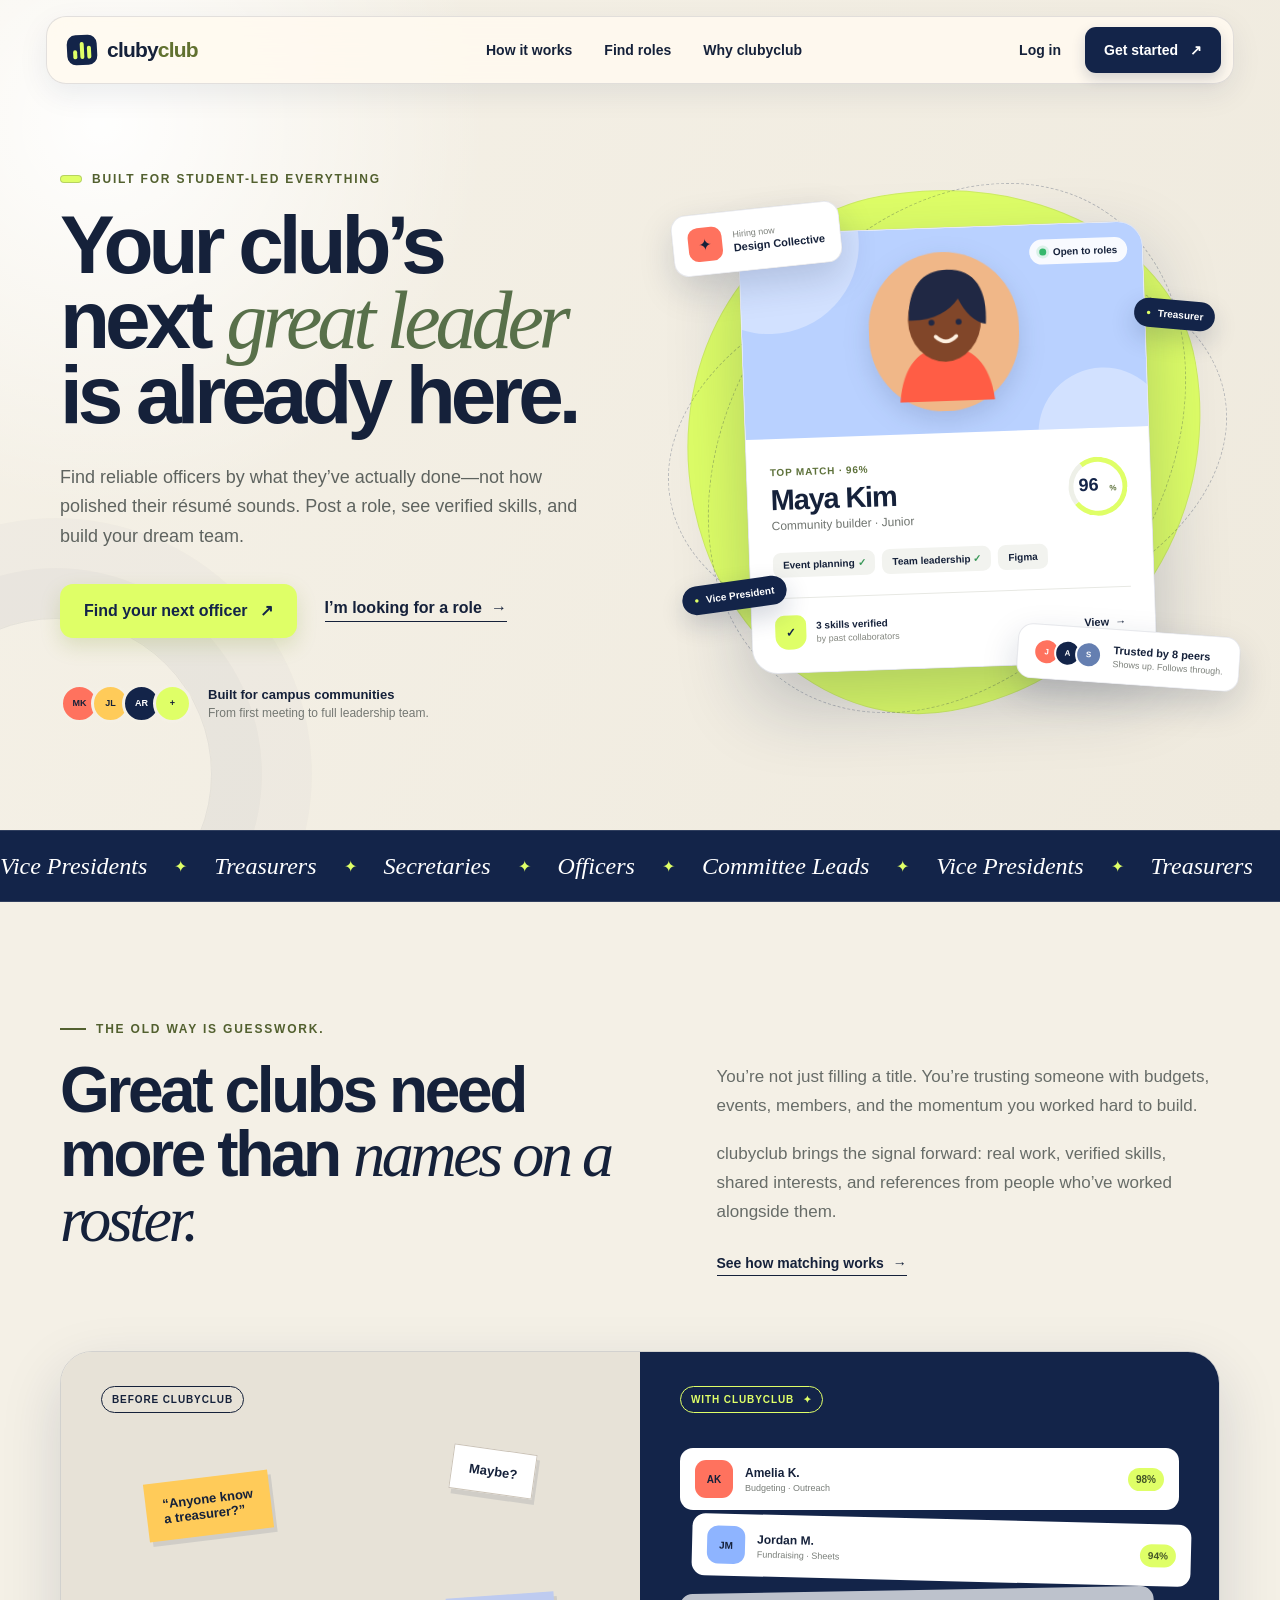
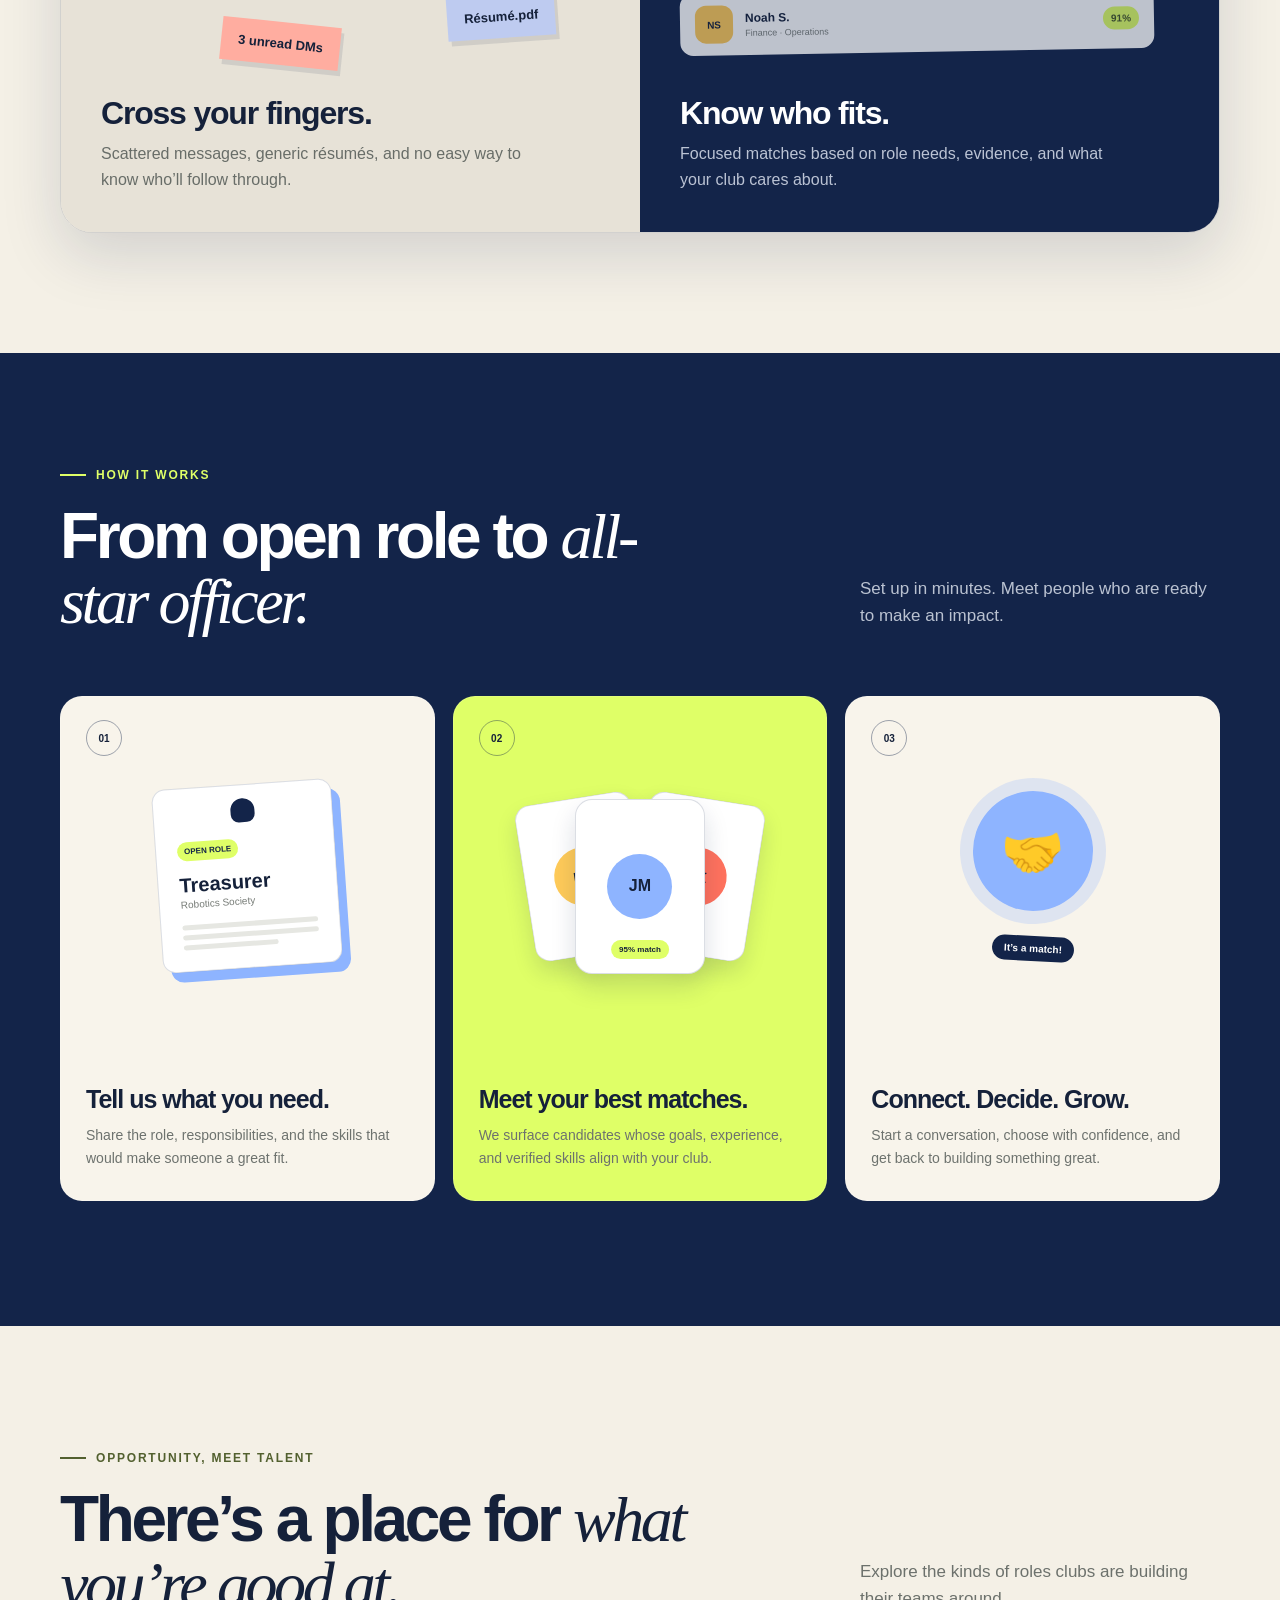
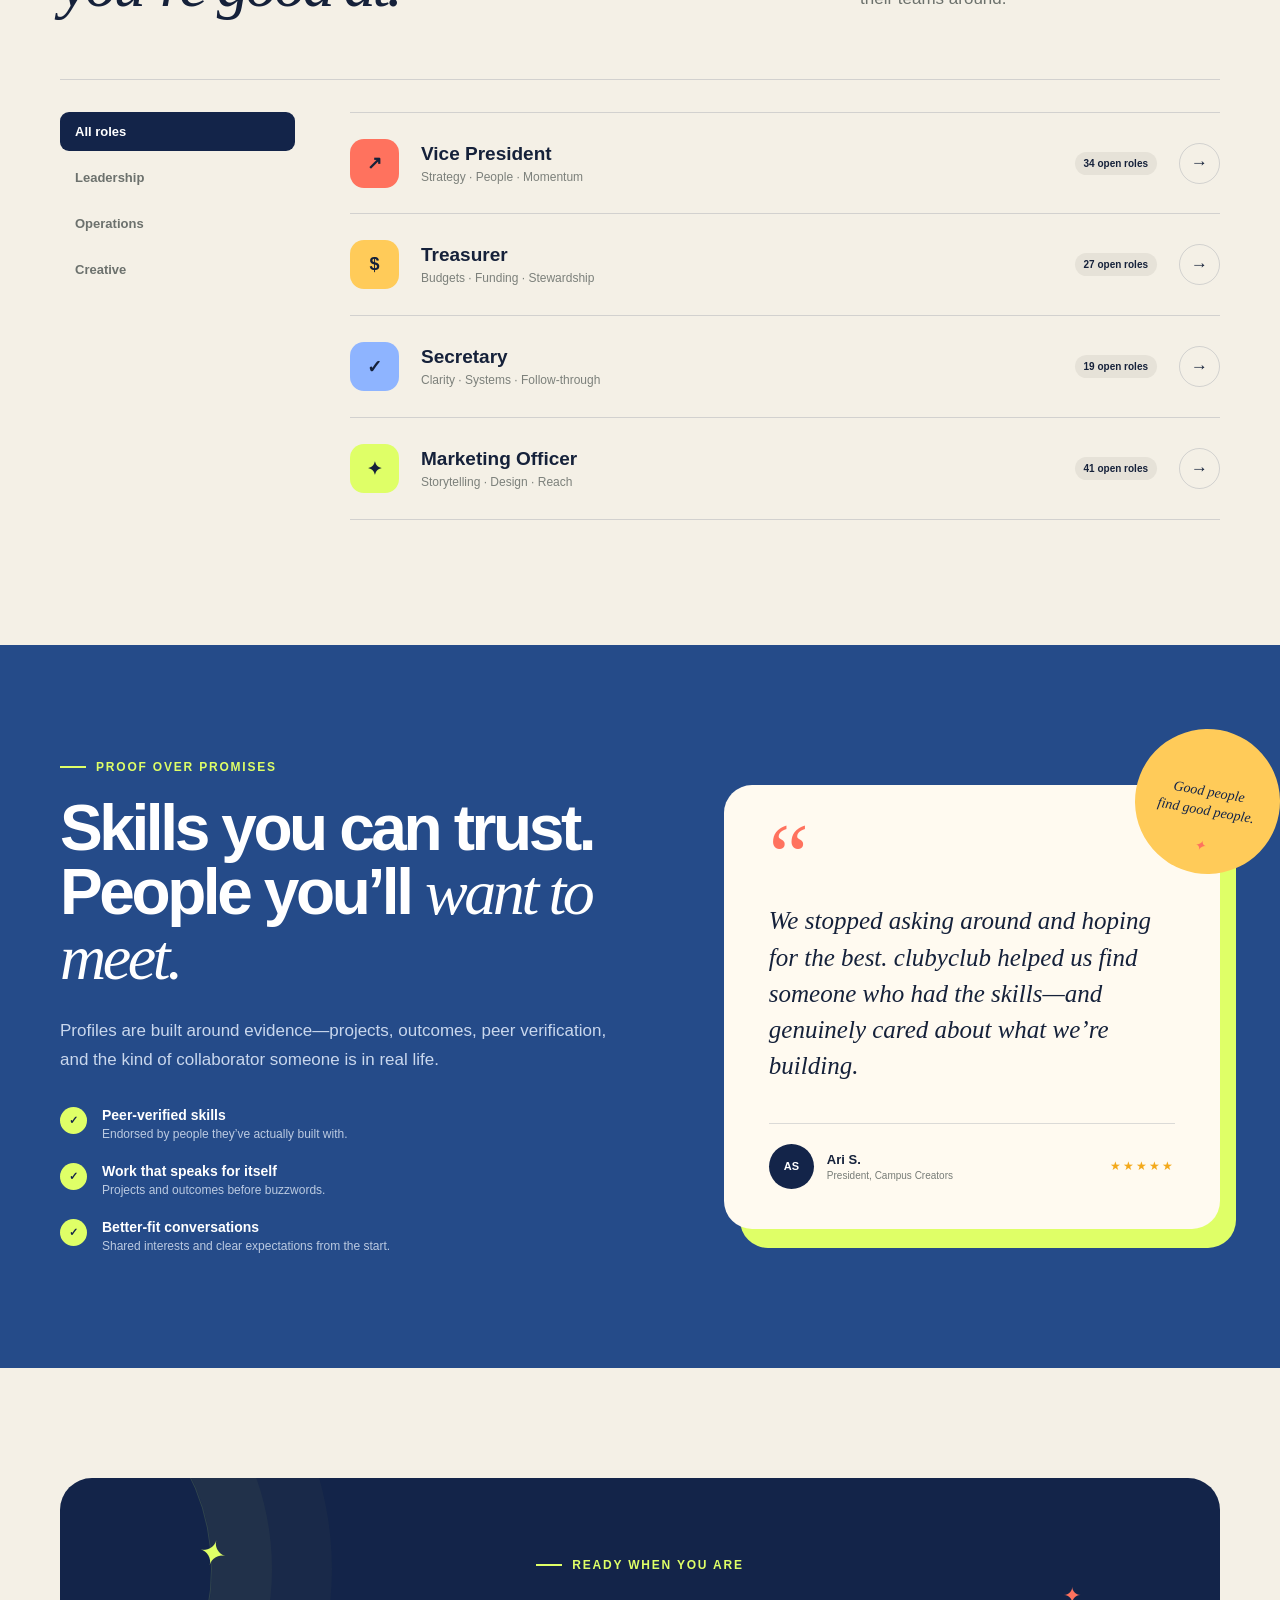
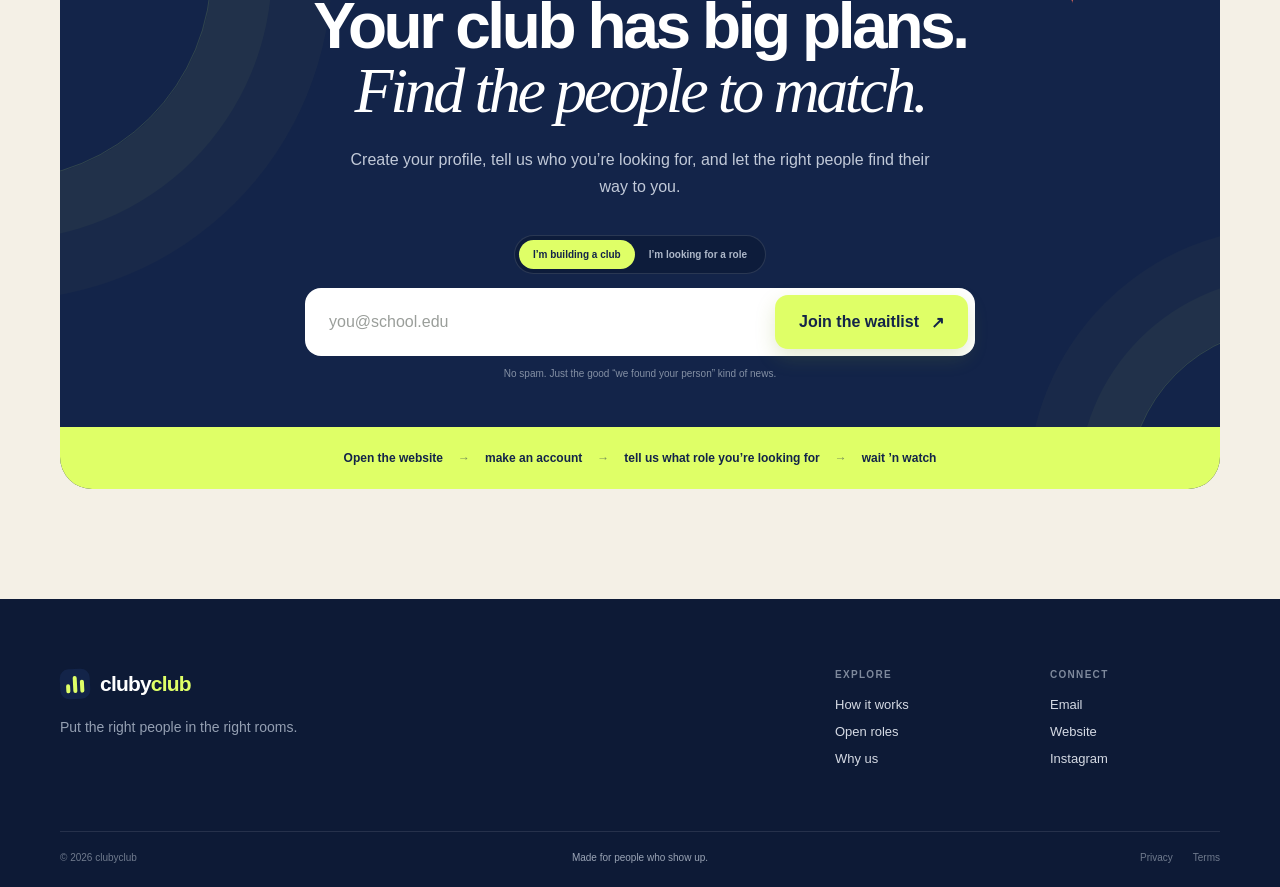
==== index.html @ c37ef4b6 "Add files via upload" ====
<!DOCTYPE html>
<html lang="en">
  <head>
    <meta charset="UTF-8" />
    <meta name="viewport" content="width=device-width, initial-scale=1.0" />
    <meta
      name="description"
      content="clubyclub helps student organizations find verified, dependable officers and helps students discover leadership roles where they can make an impact."
    />
    <meta name="theme-color" content="#132449" />
    <title>clubyclub — Find the people who move clubs forward</title>
    <link rel="icon" href="favicon.svg" type="image/svg+xml" />
    <link rel="stylesheet" href="styles.css" />
  </head>
  <body>
    <a class="skip-link" href="#main">Skip to content</a>

    <header class="site-header" data-header>
      <a class="brand" href="#top" aria-label="clubyclub home">
        <span class="brand-mark" aria-hidden="true">
          <span></span><span></span><span></span>
        </span>
        <span>cluby<span>club</span></span>
      </a>

      <nav class="desktop-nav" aria-label="Main navigation">
        <a href="#how">How it works</a>
        <a href="#roles">Find roles</a>
        <a href="#trust">Why clubyclub</a>
      </nav>

      <div class="header-actions">
        <a class="login-link" href="#join">Log in</a>
        <a class="button button-small button-dark" href="#join">Get started <span>↗</span></a>
      </div>

      <button class="menu-toggle" type="button" aria-label="Open menu" aria-expanded="false" data-menu-toggle>
        <span></span><span></span>
      </button>

      <div class="mobile-menu" data-mobile-menu>
        <a href="#how">How it works</a>
        <a href="#roles">Find roles</a>
        <a href="#trust">Why clubyclub</a>
        <a href="#join">Log in</a>
        <a class="button button-dark" href="#join">Get started <span>↗</span></a>
      </div>
    </header>

    <main id="main">
      <section class="hero" id="top">
        <div class="hero-copy reveal">
          <div class="eyebrow"><span></span> Built for student-led everything</div>
          <h1>Your club’s next <em>great leader</em> is already here.</h1>
          <p class="hero-lede">
            Find reliable officers by what they’ve actually done—not how polished their résumé sounds. Post a role, see verified skills, and build your dream team.
          </p>

          <div class="hero-actions">
            <a class="button button-primary" href="#join">Find your next officer <span>↗</span></a>
            <a class="text-link" href="#roles">I’m looking for a role <span>→</span></a>
          </div>

          <div class="social-proof" aria-label="Community proof">
            <div class="avatar-stack" aria-hidden="true">
              <span class="avatar avatar-one">MK</span>
              <span class="avatar avatar-two">JL</span>
              <span class="avatar avatar-three">AR</span>
              <span class="avatar avatar-four">+</span>
            </div>
            <p><strong>Built for campus communities</strong><br />From first meeting to full leadership team.</p>
          </div>
        </div>

        <div class="hero-visual reveal" aria-label="Preview of the clubyclub candidate matching experience">
          <div class="orbit orbit-one" aria-hidden="true"></div>
          <div class="orbit orbit-two" aria-hidden="true"></div>

          <div class="mini-card club-card">
            <div class="mini-icon">✦</div>
            <div>
              <small>Hiring now</small>
              <strong>Design Collective</strong>
            </div>
          </div>

          <div class="profile-card">
            <div class="profile-topline">
              <div class="profile-photo" role="img" aria-label="Illustrated profile portrait of Maya">
                <svg viewBox="0 0 160 170" aria-hidden="true">
                  <rect width="160" height="170" rx="80" fill="#f0b788" />
                  <path d="M31 159c4-39 22-58 50-58s47 19 51 58" fill="#ff5d45"/>
                  <ellipse cx="81" cy="72" rx="39" ry="45" fill="#814629"/>
                  <path d="M43 72c0-36 16-53 42-53 31 0 43 24 40 59-12-2-22-13-29-28-10 14-28 23-53 22Z" fill="#202844"/>
                  <circle cx="67" cy="75" r="3.2" fill="#202844"/>
                  <circle cx="96" cy="75" r="3.2" fill="#202844"/>
                  <path d="M71 90c7 7 15 7 22 0" stroke="#fff1e1" stroke-width="4" stroke-linecap="round" fill="none"/>
                </svg>
              </div>
              <span class="availability"><i></i> Open to roles</span>
            </div>
            <div class="profile-body">
              <div class="profile-heading">
                <div>
                  <small>Top match · 96%</small>
                  <h2>Maya Kim</h2>
                  <p>Community builder · Junior</p>
                </div>
                <div class="match-ring"><span>96</span><small>%</small></div>
              </div>
              <div class="skills">
                <span>Event planning <b>✓</b></span>
                <span>Team leadership <b>✓</b></span>
                <span>Figma</span>
              </div>
              <div class="verified-row">
                <span class="shield">✓</span>
                <p><strong>3 skills verified</strong><br />by past collaborators</p>
                <button type="button" aria-label="View Maya's profile" data-profile-cta>View <span>→</span></button>
              </div>
            </div>
          </div>

          <div class="mini-card trust-card">
            <div class="trust-avatars" aria-hidden="true"><span>J</span><span>A</span><span>S</span></div>
            <div><strong>Trusted by 8 peers</strong><small>Shows up. Follows through.</small></div>
          </div>

          <div class="role-chip role-chip-one"><span>●</span> Treasurer</div>
          <div class="role-chip role-chip-two"><span>●</span> Vice President</div>
        </div>
      </section>

      <section class="ticker" aria-label="Popular club leadership roles">
        <div class="ticker-track">
          <span>Vice Presidents</span><i>✦</i><span>Treasurers</span><i>✦</i><span>Secretaries</span><i>✦</i><span>Officers</span><i>✦</i><span>Committee Leads</span><i>✦</i>
          <span aria-hidden="true">Vice Presidents</span><i aria-hidden="true">✦</i><span aria-hidden="true">Treasurers</span><i aria-hidden="true">✦</i><span aria-hidden="true">Secretaries</span><i aria-hidden="true">✦</i><span aria-hidden="true">Officers</span><i aria-hidden="true">✦</i><span aria-hidden="true">Committee Leads</span><i aria-hidden="true">✦</i>
        </div>
      </section>

      <section class="problem-section section-shell" id="trust">
        <div class="section-kicker reveal">The old way is guesswork.</div>
        <div class="problem-grid">
          <div class="problem-copy reveal">
            <h2>Great clubs need more than <span>names on a roster.</span></h2>
          </div>
          <div class="problem-detail reveal">
            <p>
              You’re not just filling a title. You’re trusting someone with budgets, events, members, and the momentum you worked hard to build.
            </p>
            <p>
              clubyclub brings the signal forward: real work, verified skills, shared interests, and references from people who’ve worked alongside them.
            </p>
            <a class="text-link" href="#how">See how matching works <span>→</span></a>
          </div>
        </div>

        <div class="comparison-card reveal">
          <div class="comparison-side old-way">
            <div class="comparison-label">Before clubyclub</div>
            <div class="messy-notes" aria-hidden="true">
              <span>“Anyone know<br />a treasurer?”</span>
              <span>Maybe?</span>
              <span>Résumé.pdf</span>
              <span>3 unread DMs</span>
            </div>
            <h3>Cross your fingers.</h3>
            <p>Scattered messages, generic résumés, and no easy way to know who’ll follow through.</p>
          </div>
          <div class="comparison-side new-way">
            <div class="comparison-label">With clubyclub <span>✦</span></div>
            <div class="match-list" aria-hidden="true">
              <div><span class="tiny-avatar coral">AK</span><p><strong>Amelia K.</strong><small>Budgeting · Outreach</small></p><b>98%</b></div>
              <div><span class="tiny-avatar blue">JM</span><p><strong>Jordan M.</strong><small>Fundraising · Sheets</small></p><b>94%</b></div>
              <div><span class="tiny-avatar yellow">NS</span><p><strong>Noah S.</strong><small>Finance · Operations</small></p><b>91%</b></div>
            </div>
            <h3>Know who fits.</h3>
            <p>Focused matches based on role needs, evidence, and what your club cares about.</p>
          </div>
        </div>
      </section>

      <section class="how-section" id="how">
        <div class="section-shell">
          <div class="section-heading reveal">
            <div>
              <div class="section-kicker light">How it works</div>
              <h2>From open role to <span>all-star officer.</span></h2>
            </div>
            <p>Set up in minutes. Meet people who are ready to make an impact.</p>
          </div>

          <div class="steps-grid">
            <article class="step-card reveal">
              <div class="step-number">01</div>
              <div class="step-visual post-visual" aria-hidden="true">
                <div class="post-sheet">
                  <span class="post-tag">Open role</span>
                  <h4>Treasurer</h4>
                  <p>Robotics Society</p>
                  <div><i></i><i></i><i></i></div>
                </div>
              </div>
              <h3>Tell us what you need.</h3>
              <p>Share the role, responsibilities, and the skills that would make someone a great fit.</p>
            </article>

            <article class="step-card featured reveal">
              <div class="step-number">02</div>
              <div class="step-visual match-visual" aria-hidden="true">
                <div class="person-card person-back"><span>RL</span></div>
                <div class="person-card person-middle"><span>SK</span></div>
                <div class="person-card person-front"><span>JM</span><b>95% match</b></div>
              </div>
              <h3>Meet your best matches.</h3>
              <p>We surface candidates whose goals, experience, and verified skills align with your club.</p>
            </article>

            <article class="step-card reveal">
              <div class="step-number">03</div>
              <div class="step-visual connect-visual" aria-hidden="true">
                <div class="handshake">🤝</div>
                <span>It’s a match!</span>
              </div>
              <h3>Connect. Decide. Grow.</h3>
              <p>Start a conversation, choose with confidence, and get back to building something great.</p>
            </article>
          </div>
        </div>
      </section>

      <section class="roles-section section-shell" id="roles">
        <div class="section-heading dark reveal">
          <div>
            <div class="section-kicker">Opportunity, meet talent</div>
            <h2>There’s a place for <span>what you’re good at.</span></h2>
          </div>
          <p>Explore the kinds of roles clubs are building their teams around.</p>
        </div>

        <div class="role-browser reveal">
          <div class="role-filters" role="tablist" aria-label="Filter roles by category">
            <button class="active" type="button" role="tab" aria-selected="true" data-filter="all">All roles</button>
            <button type="button" role="tab" aria-selected="false" data-filter="leadership">Leadership</button>
            <button type="button" role="tab" aria-selected="false" data-filter="operations">Operations</button>
            <button type="button" role="tab" aria-selected="false" data-filter="creative">Creative</button>
          </div>

          <div class="role-list">
            <article class="role-row" data-category="leadership">
              <span class="role-icon icon-coral">↗</span>
              <div><h3>Vice President</h3><p>Strategy · People · Momentum</p></div>
              <span class="open-count">34 open roles</span>
              <button type="button" aria-label="Apply for a vice president role" data-role-cta>→</button>
            </article>
            <article class="role-row" data-category="operations">
              <span class="role-icon icon-yellow">$</span>
              <div><h3>Treasurer</h3><p>Budgets · Funding · Stewardship</p></div>
              <span class="open-count">27 open roles</span>
              <button type="button" aria-label="Apply for a treasurer role" data-role-cta>→</button>
            </article>
            <article class="role-row" data-category="operations">
              <span class="role-icon icon-blue">✓</span>
              <div><h3>Secretary</h3><p>Clarity · Systems · Follow-through</p></div>
              <span class="open-count">19 open roles</span>
              <button type="button" aria-label="Apply for a secretary role" data-role-cta>→</button>
            </article>
            <article class="role-row" data-category="creative">
              <span class="role-icon icon-lime">✦</span>
              <div><h3>Marketing Officer</h3><p>Storytelling · Design · Reach</p></div>
              <span class="open-count">41 open roles</span>
              <button type="button" aria-label="Apply for a marketing officer role" data-role-cta>→</button>
            </article>
          </div>
        </div>
      </section>

      <section class="trust-section">
        <div class="section-shell trust-grid">
          <div class="trust-copy reveal">
            <div class="section-kicker light">Proof over promises</div>
            <h2>Skills you can trust. People you’ll <span>want to meet.</span></h2>
            <p>
              Profiles are built around evidence—projects, outcomes, peer verification, and the kind of collaborator someone is in real life.
            </p>
            <ul>
              <li><span>✓</span><div><strong>Peer-verified skills</strong><small>Endorsed by people they’ve actually built with.</small></div></li>
              <li><span>✓</span><div><strong>Work that speaks for itself</strong><small>Projects and outcomes before buzzwords.</small></div></li>
              <li><span>✓</span><div><strong>Better-fit conversations</strong><small>Shared interests and clear expectations from the start.</small></div></li>
            </ul>
          </div>

          <div class="testimonial-card reveal">
            <div class="quote-mark">“</div>
            <blockquote>
              We stopped asking around and hoping for the best. clubyclub helped us find someone who had the skills—and genuinely cared about what we’re building.
            </blockquote>
            <div class="quote-author">
              <div class="quote-avatar">AS</div>
              <div><strong>Ari S.</strong><span>President, Campus Creators</span></div>
              <div class="quote-stars">★★★★★</div>
            </div>
            <div class="quote-sticker">Good people<br />find good people.<span>✦</span></div>
          </div>
        </div>
      </section>

      <section class="cta-section section-shell" id="join">
        <div class="cta-card reveal">
          <div class="cta-spark spark-one">✦</div>
          <div class="cta-spark spark-two">✦</div>
          <div class="section-kicker centered">Ready when you are</div>
          <h2>Your club has big plans.<br /><span>Find the people to match.</span></h2>
          <p>Create your profile, tell us who you’re looking for, and let the right people find their way to you.</p>

          <form class="signup-form" data-signup-form>
            <div class="persona-toggle" role="group" aria-label="Choose how you want to use clubyclub">
              <button class="active" type="button" data-persona="hiring">I’m building a club</button>
              <button type="button" data-persona="applying">I’m looking for a role</button>
            </div>
            <div class="email-row">
              <label class="sr-only" for="email">School email</label>
              <input id="email" name="email" type="email" placeholder="you@school.edu" autocomplete="email" required />
              <button class="button button-primary" type="submit">Join the waitlist <span>↗</span></button>
            </div>
            <p class="form-note" data-form-note>No spam. Just the good “we found your person” kind of news.</p>
          </form>

          <a class="journey-button" href="mailto:hello@clubyclub.com">
            <span>Open the website</span><i>→</i><span>make an account</span><i>→</i><span>tell us what role you’re looking for</span><i>→</i><span>wait ’n watch</span>
          </a>
        </div>
      </section>
    </main>

    <footer class="site-footer">
      <div class="footer-top">
        <div>
          <a class="brand brand-footer" href="#top">
            <span class="brand-mark" aria-hidden="true"><span></span><span></span><span></span></span>
            <span>cluby<span>club</span></span>
          </a>
          <p>Put the right people in the right rooms.</p>
        </div>
        <div class="footer-links">
          <div><strong>Explore</strong><a href="#how">How it works</a><a href="#roles">Open roles</a><a href="#trust">Why us</a></div>
          <div><strong>Connect</strong><a href="mailto:hello@clubyclub.com">Email</a><a href="https://clubyclub.com" target="_blank" rel="noreferrer">Website</a><a href="https://www.instagram.com/clubyclub/" target="_blank" rel="noreferrer">Instagram</a></div>
        </div>
      </div>
      <div class="footer-bottom">
        <span>© <span data-year></span> clubyclub</span>
        <span>Made for people who show up.</span>
        <div><a href="#">Privacy</a><a href="#">Terms</a></div>
      </div>
    </footer>

    <div class="toast" role="status" aria-live="polite" data-toast>
      <span>✓</span><div><strong>You’re on the list.</strong><small>We’ll be in touch soon.</small></div>
    </div>

    <script src="script.js"></script>
  </body>
</html>
---- styles.css ----
:root {
  --navy: #132449;
  --navy-2: #1b3261;
  --ink: #15213a;
  --paper: #f4f0e6;
  --cream: #fffaf0;
  --white: #ffffff;
  --lime: #dfff67;
  --lime-bright: #e9ff83;
  --coral: #ff725e;
  --blue: #8eb4ff;
  --yellow: #ffcb59;
  --muted: #6f746f;
  --line: rgba(19, 36, 73, 0.15);
  --shadow: 0 22px 60px rgba(19, 36, 73, 0.15);
  --radius-lg: 32px;
  --radius-md: 22px;
  --radius-sm: 14px;
  --shell: min(1160px, calc(100% - 48px));
}

* { box-sizing: border-box; }
html { scroll-behavior: smooth; }
body {
  margin: 0;
  color: var(--ink);
  background: var(--paper);
  font-family: Inter, ui-sans-serif, -apple-system, BlinkMacSystemFont, "Segoe UI", sans-serif;
  -webkit-font-smoothing: antialiased;
  overflow-x: hidden;
}
body.menu-open { overflow: hidden; }
a { color: inherit; text-decoration: none; }
button, input { font: inherit; }
button { color: inherit; }
img, svg { display: block; max-width: 100%; }

.skip-link {
  position: fixed;
  z-index: 999;
  top: 12px;
  left: 12px;
  padding: 10px 16px;
  color: white;
  background: var(--navy);
  border-radius: 10px;
  transform: translateY(-150%);
  transition: transform 180ms ease;
}
.skip-link:focus { transform: translateY(0); }
.sr-only { position: absolute; width: 1px; height: 1px; padding: 0; margin: -1px; overflow: hidden; clip: rect(0, 0, 0, 0); white-space: nowrap; border: 0; }

.site-header {
  position: fixed;
  z-index: 100;
  top: 16px;
  left: 50%;
  width: min(1188px, calc(100% - 32px));
  min-height: 68px;
  padding: 10px 12px 10px 20px;
  display: grid;
  grid-template-columns: 1fr auto 1fr;
  align-items: center;
  gap: 24px;
  background: rgba(255, 250, 240, 0.88);
  border: 1px solid rgba(19, 36, 73, 0.12);
  border-radius: 20px;
  box-shadow: 0 10px 30px rgba(19, 36, 73, 0.08);
  backdrop-filter: blur(18px);
  -webkit-backdrop-filter: blur(18px);
  transform: translateX(-50%);
  transition: transform 250ms ease, background 250ms ease, box-shadow 250ms ease;
}
.site-header.scrolled { background: rgba(255, 250, 240, 0.96); box-shadow: 0 14px 38px rgba(19, 36, 73, 0.13); }
.brand { display: inline-flex; align-items: center; gap: 10px; font-size: 21px; font-weight: 850; letter-spacing: -0.8px; width: fit-content; }
.brand > span:last-child > span { color: #617130; }
.brand-mark { width: 30px; height: 30px; display: flex; align-items: flex-end; gap: 3px; padding: 6px; background: var(--navy); border-radius: 9px; transform: rotate(-3deg); }
.brand-mark span { width: 5px; background: var(--lime); border-radius: 99px; }
.brand-mark span:nth-child(1) { height: 9px; }
.brand-mark span:nth-child(2) { height: 17px; }
.brand-mark span:nth-child(3) { height: 13px; }
.desktop-nav { display: flex; align-items: center; gap: 32px; font-size: 14px; font-weight: 650; white-space: nowrap; }
.desktop-nav a, .login-link { position: relative; }
.desktop-nav a::after, .login-link::after { content: ""; position: absolute; left: 0; right: 100%; bottom: -5px; height: 2px; background: var(--navy); transition: right 180ms ease; }
.desktop-nav a:hover::after, .login-link:hover::after { right: 0; }
.header-actions { justify-self: end; display: flex; align-items: center; gap: 24px; font-size: 14px; font-weight: 700; }

.button { display: inline-flex; justify-content: center; align-items: center; gap: 12px; min-height: 54px; padding: 0 24px; border: 0; border-radius: 13px; font-weight: 800; cursor: pointer; transition: transform 180ms ease, box-shadow 180ms ease, background 180ms ease; }
.button:hover { transform: translateY(-2px); }
.button span { transition: transform 180ms ease; }
.button:hover span { transform: translate(2px, -2px); }
.button-small { min-height: 46px; padding: 0 19px; border-radius: 11px; }
.button-dark { color: white; background: var(--navy); box-shadow: 0 6px 14px rgba(19, 36, 73, 0.18); }
.button-dark:hover { background: var(--navy-2); }
.button-primary { color: var(--navy); background: var(--lime); box-shadow: 0 8px 20px rgba(127, 155, 44, 0.21); }
.button-primary:hover { background: var(--lime-bright); box-shadow: 0 12px 26px rgba(127, 155, 44, 0.28); }
.text-link { display: inline-flex; align-items: center; gap: 9px; padding-bottom: 4px; border-bottom: 1px solid currentColor; font-weight: 750; }
.text-link span { transition: transform 180ms ease; }
.text-link:hover span { transform: translateX(4px); }

.menu-toggle { display: none; width: 46px; height: 46px; justify-content: center; align-items: center; flex-direction: column; gap: 6px; padding: 0; border: 0; border-radius: 12px; background: var(--navy); cursor: pointer; }
.menu-toggle span { width: 19px; height: 2px; background: white; transition: transform 180ms ease; }
.menu-toggle[aria-expanded="true"] span:first-child { transform: translateY(4px) rotate(45deg); }
.menu-toggle[aria-expanded="true"] span:last-child { transform: translateY(-4px) rotate(-45deg); }
.mobile-menu { display: none; }

.hero {
  min-height: 830px;
  padding: 155px max(24px, calc((100vw - 1160px) / 2)) 90px;
  display: grid;
  grid-template-columns: 0.98fr 1.02fr;
  align-items: center;
  gap: clamp(42px, 7vw, 100px);
  background:
    radial-gradient(circle at 8% 15%, rgba(255,255,255,.95) 0, rgba(255,255,255,0) 28%),
    linear-gradient(115deg, #f5f1e7 0%, #efeade 100%);
  position: relative;
  overflow: hidden;
}
.hero::after { content: ""; position: absolute; left: -100px; bottom: -100px; width: 310px; height: 310px; border: 1px solid rgba(19, 36, 73, .07); border-radius: 50%; box-shadow: 0 0 0 50px rgba(19,36,73,.025), 0 0 0 100px rgba(19,36,73,.018); }
.hero-copy { position: relative; z-index: 2; }
.eyebrow, .section-kicker { display: flex; align-items: center; gap: 10px; margin-bottom: 22px; color: #52602f; font-size: 12px; font-weight: 850; letter-spacing: 1.8px; text-transform: uppercase; }
.eyebrow span { width: 22px; height: 8px; background: var(--lime); border: 1px solid rgba(19,36,73,.2); border-radius: 99px; }
h1 { max-width: 620px; margin: 0; font-size: clamp(57px, 6.4vw, 90px); line-height: .91; letter-spacing: -5px; font-weight: 860; }
h1 em { color: #58704a; font-family: Georgia, "Times New Roman", serif; font-weight: 400; }
.hero-lede { max-width: 560px; margin: 30px 0 32px; color: #5e635f; font-size: 18px; line-height: 1.65; }
.hero-actions { display: flex; align-items: center; gap: 28px; }
.social-proof { display: flex; align-items: center; gap: 16px; margin-top: 46px; }
.social-proof p { margin: 0; color: #747873; font-size: 12px; line-height: 1.5; }
.social-proof strong { color: var(--ink); font-size: 13px; }
.avatar-stack { display: flex; }
.avatar { width: 39px; height: 39px; margin-left: -8px; display: grid; place-items: center; border: 3px solid var(--paper); border-radius: 50%; font-size: 9px; font-weight: 850; }
.avatar:first-child { margin-left: 0; }
.avatar-one { background: var(--coral); }
.avatar-two { background: var(--yellow); }
.avatar-three { color: white; background: var(--navy); }
.avatar-four { background: var(--lime); }

.hero-visual { position: relative; min-height: 585px; display: grid; place-items: center; isolation: isolate; }
.hero-visual::before { content: ""; position: absolute; width: 520px; height: 520px; background: var(--lime); border-radius: 46% 54% 58% 42% / 51% 42% 58% 49%; transform: rotate(-10deg); box-shadow: inset 0 0 0 1px rgba(19,36,73,.08); z-index: -2; }
.orbit { position: absolute; z-index: -1; width: 565px; height: 370px; border: 1px dashed rgba(19, 36, 73, .26); border-radius: 50%; transform: rotate(-11deg); }
.orbit-two { width: 430px; height: 570px; transform: rotate(34deg); }
.profile-card { width: min(405px, 88%); background: var(--white); border: 1px solid rgba(19,36,73,.12); border-radius: 26px; box-shadow: 0 30px 75px rgba(19, 36, 73, .24); overflow: hidden; transform: rotate(-2deg); }
.profile-topline { height: 205px; padding: 22px; position: relative; display: flex; align-items: flex-end; justify-content: center; background: #b9d1ff; overflow: hidden; }
.profile-topline::before, .profile-topline::after { content: ""; position: absolute; border-radius: 50%; background: rgba(255,255,255,.35); }
.profile-topline::before { width: 180px; height: 180px; top: -80px; left: -60px; }
.profile-topline::after { width: 130px; height: 130px; bottom: -70px; right: -20px; }
.profile-photo { width: 150px; position: relative; z-index: 2; filter: drop-shadow(0 9px 13px rgba(19,36,73,.15)); }
.availability { position: absolute; z-index: 3; top: 15px; right: 15px; display: flex; align-items: center; gap: 7px; padding: 7px 10px; background: rgba(255,255,255,.9); border-radius: 99px; font-size: 10px; font-weight: 750; }
.availability i { width: 7px; height: 7px; background: #35b86c; border-radius: 50%; box-shadow: 0 0 0 3px rgba(53,184,108,.15); }
.profile-body { padding: 23px; }
.profile-heading { display: flex; justify-content: space-between; align-items: center; gap: 20px; }
.profile-heading small { color: #5d713a; font-size: 10px; font-weight: 800; text-transform: uppercase; letter-spacing: .8px; }
.profile-heading h2 { margin: 4px 0 2px; font-size: 29px; letter-spacing: -1.2px; }
.profile-heading p { margin: 0; color: var(--muted); font-size: 12px; }
.match-ring { width: 59px; height: 59px; display: grid; place-items: center; grid-template-columns: auto auto; gap: 1px; color: var(--navy); border: 5px solid var(--lime); border-left-color: #eef0e8; border-radius: 50%; transform: rotate(8deg); }
.match-ring span { font-size: 18px; font-weight: 900; transform: rotate(-8deg); }
.match-ring small { align-self: center; font-size: 8px; transform: rotate(-8deg); }
.skills { display: flex; flex-wrap: wrap; gap: 7px; padding: 20px 0; border-bottom: 1px solid #e7e8e3; }
.skills span { padding: 7px 10px; background: #f2f3ef; border-radius: 8px; font-size: 10px; font-weight: 700; }
.skills b { color: #3a9859; }
.verified-row { display: grid; grid-template-columns: auto 1fr auto; align-items: center; gap: 10px; padding-top: 17px; }
.shield { width: 31px; height: 34px; display: grid; place-items: center; color: var(--navy); background: var(--lime); border-radius: 9px 9px 13px 13px; font-size: 12px; font-weight: 900; }
.verified-row p { margin: 0; color: #83867f; font-size: 9px; line-height: 1.4; }
.verified-row p strong { color: var(--ink); font-size: 10px; }
.verified-row button { border: 0; background: none; font-size: 11px; font-weight: 800; cursor: pointer; }
.verified-row button span { padding-left: 3px; }
.mini-card { position: absolute; z-index: 5; display: flex; align-items: center; gap: 11px; padding: 13px 15px; background: white; border: 1px solid rgba(19,36,73,.1); border-radius: 15px; box-shadow: 0 14px 35px rgba(19,36,73,.17); }
.mini-card small, .mini-card strong { display: block; white-space: nowrap; }
.mini-card small { margin-bottom: 2px; color: #7d817b; font-size: 9px; }
.mini-card strong { font-size: 11px; }
.mini-icon { width: 34px; height: 34px; display: grid; place-items: center; background: var(--coral); border-radius: 10px; }
.club-card { top: 53px; left: -2px; transform: rotate(-6deg); }
.trust-card { right: -20px; bottom: 55px; transform: rotate(4deg); }
.trust-card small { margin: 3px 0 0; }
.trust-avatars { display: flex; }
.trust-avatars span { width: 27px; height: 27px; margin-left: -6px; display: grid; place-items: center; color: white; background: var(--navy); border: 2px solid white; border-radius: 50%; font-size: 8px; font-weight: 800; }
.trust-avatars span:first-child { margin-left: 0; background: var(--coral); }
.trust-avatars span:last-child { background: #657fb1; }
.role-chip { position: absolute; z-index: 4; display: flex; align-items: center; gap: 7px; padding: 9px 12px; color: white; background: var(--navy); border-radius: 99px; box-shadow: 0 10px 25px rgba(19,36,73,.19); font-size: 10px; font-weight: 750; }
.role-chip span { color: var(--lime); font-size: 8px; }
.role-chip-one { right: 5px; top: 145px; transform: rotate(5deg); }
.role-chip-two { left: 8px; bottom: 130px; transform: rotate(-8deg); }

.ticker { width: 100%; color: white; background: var(--navy); border-top: 1px solid rgba(255,255,255,.12); border-bottom: 1px solid rgba(255,255,255,.12); overflow: hidden; }
.ticker-track { width: max-content; height: 70px; display: flex; align-items: center; gap: 27px; animation: ticker 30s linear infinite; }
.ticker-track span { font-family: Georgia, serif; font-size: 24px; font-style: italic; white-space: nowrap; }
.ticker-track i { color: var(--lime); font-style: normal; }
@keyframes ticker { to { transform: translateX(-50%); } }

.section-shell { width: var(--shell); margin-inline: auto; }
.problem-section { padding-block: 120px; }
.section-kicker::before { content: ""; width: 26px; height: 2px; background: currentColor; }
.section-kicker.light { color: var(--lime); }
.problem-grid { display: grid; grid-template-columns: 1.05fr .95fr; gap: 100px; }
.problem-copy h2, .section-heading h2, .trust-copy h2, .cta-card h2 { margin: 0; font-size: clamp(45px, 5vw, 71px); line-height: 1; letter-spacing: -3.4px; }
.problem-copy h2 span, .section-heading h2 span, .trust-copy h2 span, .cta-card h2 span { font-family: Georgia, serif; font-style: italic; font-weight: 400; }
.problem-detail { padding-top: 5px; }
.problem-detail p { margin: 0 0 19px; color: #676c68; font-size: 17px; line-height: 1.7; }
.problem-detail .text-link { margin-top: 10px; font-size: 14px; }
.comparison-card { margin-top: 75px; display: grid; grid-template-columns: 1fr 1fr; border: 1px solid var(--line); border-radius: var(--radius-lg); overflow: hidden; box-shadow: var(--shadow); }
.comparison-side { min-height: 480px; padding: 34px 40px 40px; display: flex; flex-direction: column; }
.old-way { background: #e7e2d7; }
.new-way { color: white; background: var(--navy); }
.comparison-label { width: fit-content; padding: 7px 10px; border: 1px solid currentColor; border-radius: 99px; font-size: 10px; font-weight: 850; letter-spacing: .9px; text-transform: uppercase; }
.new-way .comparison-label { color: var(--lime); }
.new-way .comparison-label span { margin-left: 5px; }
.comparison-side h3 { margin: auto 0 9px; font-size: 32px; letter-spacing: -1.2px; }
.comparison-side > p { max-width: 440px; margin: 0; color: #686d68; line-height: 1.6; }
.new-way > p { color: #bbc3d4; }
.messy-notes { height: 230px; position: relative; margin-top: 22px; }
.messy-notes span { position: absolute; padding: 14px 17px; font-size: 13px; font-weight: 750; box-shadow: 3px 5px 0 rgba(19,36,73,.11); }
.messy-notes span:nth-child(1) { left: 9%; top: 18%; background: var(--yellow); transform: rotate(-7deg); }
.messy-notes span:nth-child(2) { right: 13%; top: 6%; background: white; border: 1px solid #ccc4b8; transform: rotate(8deg); }
.messy-notes span:nth-child(3) { right: 9%; bottom: 12%; background: #becbf0; transform: rotate(-4deg); }
.messy-notes span:nth-child(4) { left: 24%; bottom: 0; background: #ffada0; transform: rotate(6deg); }
.match-list { display: grid; gap: 9px; margin-top: 35px; }
.match-list > div { display: grid; grid-template-columns: auto 1fr auto; align-items: center; gap: 12px; padding: 12px 15px; color: var(--ink); background: white; border-radius: 13px; transform-origin: center; }
.match-list > div:nth-child(2) { margin-inline: 12px -12px; transform: rotate(1.4deg); }
.match-list > div:nth-child(3) { margin-right: 25px; opacity: .72; transform: rotate(-1deg); }
.tiny-avatar { width: 38px; height: 38px; display: grid; place-items: center; border-radius: 11px; font-size: 10px; font-weight: 850; }
.tiny-avatar.coral { background: var(--coral); }
.tiny-avatar.blue { background: var(--blue); }
.tiny-avatar.yellow { background: var(--yellow); }
.match-list p { margin: 0; }
.match-list strong, .match-list small { display: block; }
.match-list strong { font-size: 12px; }
.match-list small { margin-top: 3px; color: #797e79; font-size: 9px; }
.match-list b { padding: 6px 8px; color: #435527; background: var(--lime); border-radius: 99px; font-size: 10px; }

.how-section { padding-block: 115px 125px; color: white; background: var(--navy); }
.section-heading { display: grid; grid-template-columns: 1.2fr .8fr; align-items: end; gap: 60px; margin-bottom: 62px; }
.section-heading p { margin: 0 0 5px auto; max-width: 360px; color: #bac2d1; font-size: 17px; line-height: 1.6; }
.section-heading.dark p { color: #6c716c; }
.steps-grid { display: grid; grid-template-columns: repeat(3, 1fr); gap: 18px; }
.step-card { min-height: 505px; padding: 23px 25px 30px; display: flex; flex-direction: column; color: var(--ink); background: #f8f4eb; border: 1px solid rgba(255,255,255,.13); border-radius: var(--radius-md); overflow: hidden; }
.step-card.featured { background: var(--lime); transform: translateY(-13px); }
.step-number { width: 36px; height: 36px; display: grid; place-items: center; border: 1px solid rgba(19,36,73,.4); border-radius: 50%; font-size: 10px; font-weight: 850; }
.step-visual { height: 240px; display: grid; place-items: center; position: relative; }
.step-card h3 { margin: auto 0 10px; font-size: 25px; letter-spacing: -1px; }
.step-card > p { margin: 0; color: #6d726e; font-size: 14px; line-height: 1.65; }
.post-sheet { width: 180px; padding: 21px; background: white; border: 1px solid var(--line); border-radius: 13px; box-shadow: 8px 10px 0 var(--blue); transform: rotate(-4deg); }
.post-sheet::before { content: ""; display: block; width: 24px; height: 24px; margin: -8px auto 14px; background: var(--navy); border-radius: 50% 50% 8px 8px; }
.post-tag { padding: 5px 7px; color: var(--navy); background: var(--lime); border-radius: 99px; font-size: 8px; font-weight: 800; text-transform: uppercase; }
.post-sheet h4 { margin: 16px 0 2px; font-size: 20px; }
.post-sheet p { margin: 0; color: #777c77; font-size: 10px; }
.post-sheet div { margin-top: 15px; display: grid; gap: 5px; }
.post-sheet i { height: 5px; background: #e6e7e2; border-radius: 99px; }
.post-sheet i:last-child { width: 70%; }
.match-visual { perspective: 500px; }
.person-card { position: absolute; width: 130px; height: 175px; padding: 14px; display: flex; align-items: flex-end; background: white; border: 1px solid rgba(19,36,73,.15); border-radius: 17px; box-shadow: 0 13px 25px rgba(19,36,73,.15); }
.person-card span { width: 65px; height: 65px; display: grid; place-items: center; margin: 0 auto 40px; border-radius: 50%; background: var(--blue); font-size: 16px; font-weight: 900; }
.person-front { z-index: 3; transform: translateY(10px); }
.person-middle { z-index: 2; transform: translateX(57px) rotate(9deg) scale(.9); }
.person-middle span { background: var(--coral); }
.person-back { z-index: 1; transform: translateX(-57px) rotate(-9deg) scale(.9); }
.person-back span { background: var(--yellow); }
.person-card b { position: absolute; bottom: 14px; left: 50%; width: max-content; padding: 5px 8px; background: var(--lime); border-radius: 99px; font-size: 8px; transform: translateX(-50%); }
.connect-visual { align-content: center; }
.handshake { width: 120px; height: 120px; display: grid; place-items: center; background: var(--blue); border-radius: 50%; box-shadow: 0 0 0 13px rgba(142,180,255,.25); font-size: 50px; transform: rotate(-4deg); }
.connect-visual span { margin-top: 25px; padding: 7px 12px; color: white; background: var(--navy); border-radius: 99px; font-size: 10px; font-weight: 800; transform: rotate(3deg); }

.roles-section { padding-block: 125px; }
.section-heading.dark { color: var(--ink); }
.role-browser { display: grid; grid-template-columns: 235px 1fr; gap: 55px; padding-top: 32px; border-top: 1px solid var(--line); }
.role-filters { display: flex; flex-direction: column; align-items: stretch; gap: 7px; }
.role-filters button { padding: 12px 15px; text-align: left; color: #6c716d; background: transparent; border: 0; border-radius: 9px; font-size: 13px; font-weight: 700; cursor: pointer; }
.role-filters button.active { color: white; background: var(--navy); }
.role-list { display: grid; }
.role-row { min-height: 102px; display: grid; grid-template-columns: auto 1fr auto auto; align-items: center; gap: 22px; border-bottom: 1px solid var(--line); transition: opacity 200ms ease, transform 200ms ease; }
.role-row:first-child { border-top: 1px solid var(--line); }
.role-row.is-hidden { display: none; }
.role-icon { width: 49px; height: 49px; display: grid; place-items: center; border-radius: 14px; font-size: 18px; font-weight: 850; }
.icon-coral { background: var(--coral); }
.icon-yellow { background: var(--yellow); }
.icon-blue { background: var(--blue); }
.icon-lime { background: var(--lime); }
.role-row h3 { margin: 0 0 5px; font-size: 19px; }
.role-row p { margin: 0; color: #7c807b; font-size: 12px; }
.open-count { padding: 6px 9px; background: #e6e2d8; border-radius: 99px; font-size: 10px; font-weight: 750; }
.role-row > button { width: 41px; height: 41px; border: 1px solid var(--line); border-radius: 50%; background: transparent; font-size: 17px; cursor: pointer; transition: background 180ms ease, color 180ms ease, transform 180ms ease; }
.role-row:hover > button { color: white; background: var(--navy); transform: translateX(4px); }

.trust-section { padding-block: 115px; color: white; background: #254b89; overflow: hidden; }
.trust-grid { display: grid; grid-template-columns: 1fr .88fr; align-items: center; gap: 100px; }
.trust-copy > p { max-width: 560px; margin: 27px 0 32px; color: #c9d7ed; font-size: 17px; line-height: 1.7; }
.trust-copy ul { margin: 0; padding: 0; display: grid; gap: 22px; list-style: none; }
.trust-copy li { display: flex; align-items: flex-start; gap: 15px; }
.trust-copy li > span { flex: 0 0 auto; width: 27px; height: 27px; display: grid; place-items: center; color: var(--navy); background: var(--lime); border-radius: 50%; font-size: 11px; font-weight: 900; }
.trust-copy li strong, .trust-copy li small { display: block; }
.trust-copy li strong { margin-bottom: 4px; font-size: 14px; }
.trust-copy li small { color: #bbcae1; font-size: 12px; }
.testimonial-card { position: relative; padding: 51px 45px 40px; color: var(--ink); background: var(--cream); border-radius: 28px; box-shadow: 16px 19px 0 var(--lime); transform: rotate(2deg); }
.quote-mark { color: var(--coral); font-family: Georgia, serif; font-size: 90px; line-height: .45; }
.testimonial-card blockquote { margin: 27px 0 38px; font-family: Georgia, serif; font-size: 25px; font-style: italic; line-height: 1.45; }
.quote-author { display: grid; grid-template-columns: auto 1fr auto; align-items: center; gap: 13px; padding-top: 20px; border-top: 1px solid var(--line); }
.quote-avatar { width: 45px; height: 45px; display: grid; place-items: center; color: white; background: var(--navy); border-radius: 50%; font-size: 11px; font-weight: 850; }
.quote-author strong, .quote-author span { display: block; }
.quote-author strong { font-size: 13px; }
.quote-author span { margin-top: 3px; color: #777c77; font-size: 10px; }
.quote-stars { color: #f3a91c; font-size: 12px; letter-spacing: 2px; }
.quote-sticker { position: absolute; right: -60px; top: -56px; width: 145px; height: 145px; display: grid; place-items: center; text-align: center; color: var(--navy); background: var(--yellow); border-radius: 50%; font-family: Georgia, serif; font-size: 14px; font-style: italic; line-height: 1.3; transform: rotate(10deg); }
.quote-sticker span { position: absolute; bottom: 18px; color: var(--coral); }

.cta-section { padding-block: 110px; }
.cta-card { position: relative; padding: 80px 60px 50px; text-align: center; color: white; background: var(--navy); border-radius: var(--radius-lg); overflow: hidden; }
.cta-card::before, .cta-card::after { content: ""; position: absolute; border: 1px solid rgba(223,255,103,.15); border-radius: 50%; }
.cta-card::before { width: 420px; height: 420px; left: -270px; top: -120px; box-shadow: 0 0 0 60px rgba(223,255,103,.04), 0 0 0 120px rgba(223,255,103,.025); }
.cta-card::after { width: 320px; height: 320px; right: -230px; bottom: -160px; box-shadow: 0 0 0 50px rgba(223,255,103,.04), 0 0 0 100px rgba(223,255,103,.025); }
.section-kicker.centered { justify-content: center; color: var(--lime); }
.cta-card h2 { position: relative; z-index: 1; }
.cta-card > p { position: relative; z-index: 1; max-width: 590px; margin: 24px auto 35px; color: #c1c9d8; line-height: 1.65; }
.cta-spark { position: absolute; color: var(--lime); }
.spark-one { top: 55px; left: 12%; font-size: 34px; transform: rotate(15deg); }
.spark-two { right: 12%; top: 105px; color: var(--coral); font-size: 22px; }
.signup-form { position: relative; z-index: 2; max-width: 670px; margin: 0 auto; }
.persona-toggle { width: fit-content; margin: 0 auto 14px; padding: 4px; display: flex; background: #0d1c3b; border: 1px solid rgba(255,255,255,.12); border-radius: 99px; }
.persona-toggle button { padding: 9px 14px; color: #aeb8c9; background: transparent; border: 0; border-radius: 99px; font-size: 10px; font-weight: 800; cursor: pointer; }
.persona-toggle button.active { color: var(--navy); background: var(--lime); }
.email-row { padding: 7px; display: grid; grid-template-columns: 1fr auto; background: white; border-radius: 16px; }
.email-row input { min-width: 0; padding: 0 17px; color: var(--ink); background: transparent; border: 0; outline: 0; }
.email-row input::placeholder { color: #9a9e9a; }
.email-row input:focus { box-shadow: inset 0 0 0 2px var(--blue); border-radius: 10px; }
.form-note { margin: 12px 0 0 !important; color: #8490a4 !important; font-size: 10px !important; }
.journey-button { position: relative; z-index: 2; margin: 48px -60px -50px; min-height: 62px; padding: 12px 34px; display: flex; justify-content: center; align-items: center; gap: 15px; color: var(--navy); background: var(--lime); font-size: 12px; font-weight: 800; }
.journey-button span { white-space: nowrap; }
.journey-button i { font-style: normal; opacity: .5; }

.site-footer { padding: 70px max(24px, calc((100vw - 1160px) / 2)) 24px; color: white; background: #0d1a36; }
.footer-top { padding-bottom: 65px; display: grid; grid-template-columns: 1.3fr .7fr; gap: 60px; }
.brand-footer > span:last-child > span { color: var(--lime); }
.footer-top > div:first-child p { margin: 20px 0 0; color: #949fb2; font-size: 14px; }
.footer-links { display: grid; grid-template-columns: repeat(2, 1fr); gap: 45px; }
.footer-links > div { display: flex; flex-direction: column; align-items: flex-start; gap: 12px; }
.footer-links strong { margin-bottom: 5px; color: #7e899c; font-size: 10px; letter-spacing: 1.3px; text-transform: uppercase; }
.footer-links a { color: #d5dae4; font-size: 13px; }
.footer-links a:hover { color: var(--lime); }
.footer-bottom { padding-top: 20px; display: grid; grid-template-columns: 1fr auto 1fr; align-items: center; gap: 30px; color: #6f7a8d; border-top: 1px solid rgba(255,255,255,.1); font-size: 10px; }
.footer-bottom > span:nth-child(2) { color: #9aa4b5; }
.footer-bottom > div { justify-self: end; display: flex; gap: 20px; }

.toast { position: fixed; z-index: 150; right: 24px; bottom: 24px; min-width: 275px; padding: 14px 18px; display: flex; align-items: center; gap: 12px; color: white; background: var(--navy); border: 1px solid rgba(255,255,255,.15); border-radius: 14px; box-shadow: var(--shadow); opacity: 0; pointer-events: none; transform: translateY(20px); transition: opacity 220ms ease, transform 220ms ease; }
.toast.show { opacity: 1; transform: translateY(0); }
.toast > span { width: 30px; height: 30px; display: grid; place-items: center; color: var(--navy); background: var(--lime); border-radius: 50%; font-weight: 900; }
.toast strong, .toast small { display: block; }
.toast strong { font-size: 12px; }
.toast small { margin-top: 3px; color: #b6bfd0; font-size: 9px; }

.reveal { opacity: 0; transform: translateY(22px); transition: opacity 650ms ease, transform 650ms ease; }
.reveal.in-view { opacity: 1; transform: translateY(0); }
.hero-visual.reveal { transform: translateY(22px) scale(.97); }
.hero-visual.reveal.in-view { transform: translateY(0) scale(1); }
.steps-grid .reveal:nth-child(2) { transition-delay: 90ms; }
.steps-grid .reveal:nth-child(3) { transition-delay: 180ms; }

@media (max-width: 1040px) {
  .desktop-nav { gap: 20px; }
  .hero { gap: 25px; }
  .hero-visual { transform: scale(.91); }
  .trust-grid { gap: 65px; }
  .quote-sticker { right: -30px; }
}

@media (max-width: 900px) {
  :root { --shell: min(100% - 36px, 700px); }
  .site-header { grid-template-columns: 1fr auto; }
  .desktop-nav, .header-actions { display: none; }
  .menu-toggle { display: flex; justify-self: end; }
  .mobile-menu { position: absolute; top: calc(100% + 8px); left: 0; right: 0; padding: 20px; display: flex; flex-direction: column; gap: 6px; background: var(--cream); border: 1px solid var(--line); border-radius: 18px; box-shadow: var(--shadow); opacity: 0; visibility: hidden; transform: translateY(-8px); transition: opacity 180ms ease, transform 180ms ease, visibility 180ms ease; }
  .mobile-menu.open { opacity: 1; visibility: visible; transform: translateY(0); }
  .mobile-menu > a:not(.button) { padding: 12px; font-size: 14px; font-weight: 750; }
  .hero { min-height: auto; padding-top: 130px; grid-template-columns: 1fr; gap: 40px; }
  .hero-copy { max-width: 700px; }
  h1 { max-width: 680px; }
  .hero-visual { min-height: 610px; transform: scale(1); }
  .problem-grid, .section-heading, .trust-grid { grid-template-columns: 1fr; gap: 32px; }
  .section-heading p { margin-left: 0; }
  .comparison-side { padding-inline: 30px; }
  .steps-grid { grid-template-columns: 1fr; }
  .step-card { min-height: 430px; }
  .step-card.featured { transform: none; }
  .role-browser { grid-template-columns: 1fr; gap: 25px; }
  .role-filters { flex-direction: row; flex-wrap: wrap; }
  .trust-grid { gap: 80px; }
  .testimonial-card { max-width: 570px; }
  .journey-button { flex-wrap: wrap; }
}

@media (max-width: 650px) {
  :root { --shell: calc(100% - 28px); --radius-lg: 24px; }
  .site-header { top: 10px; width: calc(100% - 20px); min-height: 62px; padding-left: 14px; border-radius: 16px; }
  .brand { font-size: 19px; }
  .brand-mark { width: 28px; height: 28px; }
  .hero { padding: 112px 18px 62px; }
  h1 { font-size: clamp(50px, 15vw, 70px); letter-spacing: -3.6px; }
  .hero-lede { margin-top: 24px; font-size: 16px; }
  .hero-actions { align-items: flex-start; flex-direction: column; gap: 20px; }
  .hero-actions .button { width: 100%; }
  .social-proof { margin-top: 35px; }
  .hero-visual { min-height: 470px; margin-inline: -10px; }
  .hero-visual::before { width: 400px; height: 400px; }
  .orbit { width: 420px; height: 270px; }
  .orbit-two { width: 320px; height: 430px; }
  .profile-card { width: 310px; }
  .profile-topline { height: 155px; }
  .profile-photo { width: 118px; }
  .profile-body { padding: 18px; }
  .profile-heading h2 { font-size: 23px; }
  .match-ring { width: 49px; height: 49px; }
  .club-card { top: 20px; left: 0; }
  .trust-card { right: -7px; bottom: 20px; }
  .role-chip-one { top: 120px; right: -2px; }
  .role-chip-two { left: -2px; bottom: 96px; }
  .ticker-track { height: 62px; gap: 22px; }
  .ticker-track span { font-size: 20px; }
  .problem-section, .roles-section { padding-block: 85px; }
  .problem-copy h2, .section-heading h2, .trust-copy h2, .cta-card h2 { font-size: 46px; letter-spacing: -2.5px; }
  .comparison-card { grid-template-columns: 1fr; }
  .comparison-side { min-height: 440px; padding: 27px 23px 32px; }
  .new-way { min-height: 460px; }
  .how-section, .trust-section { padding-block: 85px; }
  .section-heading { margin-bottom: 42px; }
  .step-card { min-height: 455px; }
  .role-filters { flex-wrap: nowrap; padding-bottom: 5px; overflow-x: auto; }
  .role-filters button { white-space: nowrap; }
  .role-row { min-height: 110px; grid-template-columns: auto 1fr auto; gap: 14px; }
  .open-count { display: none; }
  .role-icon { width: 45px; height: 45px; }
  .testimonial-card { padding: 43px 26px 30px; box-shadow: 10px 12px 0 var(--lime); }
  .testimonial-card blockquote { font-size: 21px; }
  .quote-sticker { width: 105px; height: 105px; right: -3px; top: -50px; font-size: 11px; }
  .quote-author { grid-template-columns: auto 1fr; }
  .quote-stars { grid-column: 2; }
  .cta-section { padding-block: 70px; }
  .cta-card { padding: 65px 20px 32px; }
  .email-row { grid-template-columns: 1fr; gap: 7px; background: transparent; padding: 0; }
  .email-row input { height: 55px; padding-inline: 17px; background: white; border-radius: 13px; }
  .journey-button { margin: 40px -20px -32px; padding: 19px 24px; gap: 9px; line-height: 1.5; }
  .journey-button i:nth-of-type(2) { display: none; }
  .journey-button span { white-space: normal; }
  .footer-top { grid-template-columns: 1fr; gap: 45px; }
  .footer-bottom { grid-template-columns: 1fr; gap: 12px; }
  .footer-bottom > span:nth-child(2) { order: -1; }
  .footer-bottom > div { justify-self: start; }
  .toast { left: 16px; right: 16px; bottom: 16px; min-width: 0; }
}

@media (prefers-reduced-motion: reduce) {
  html { scroll-behavior: auto; }
  *, *::before, *::after { animation-duration: .01ms !important; animation-iteration-count: 1 !important; transition-duration: .01ms !important; }
  .reveal { opacity: 1; transform: none; }
}
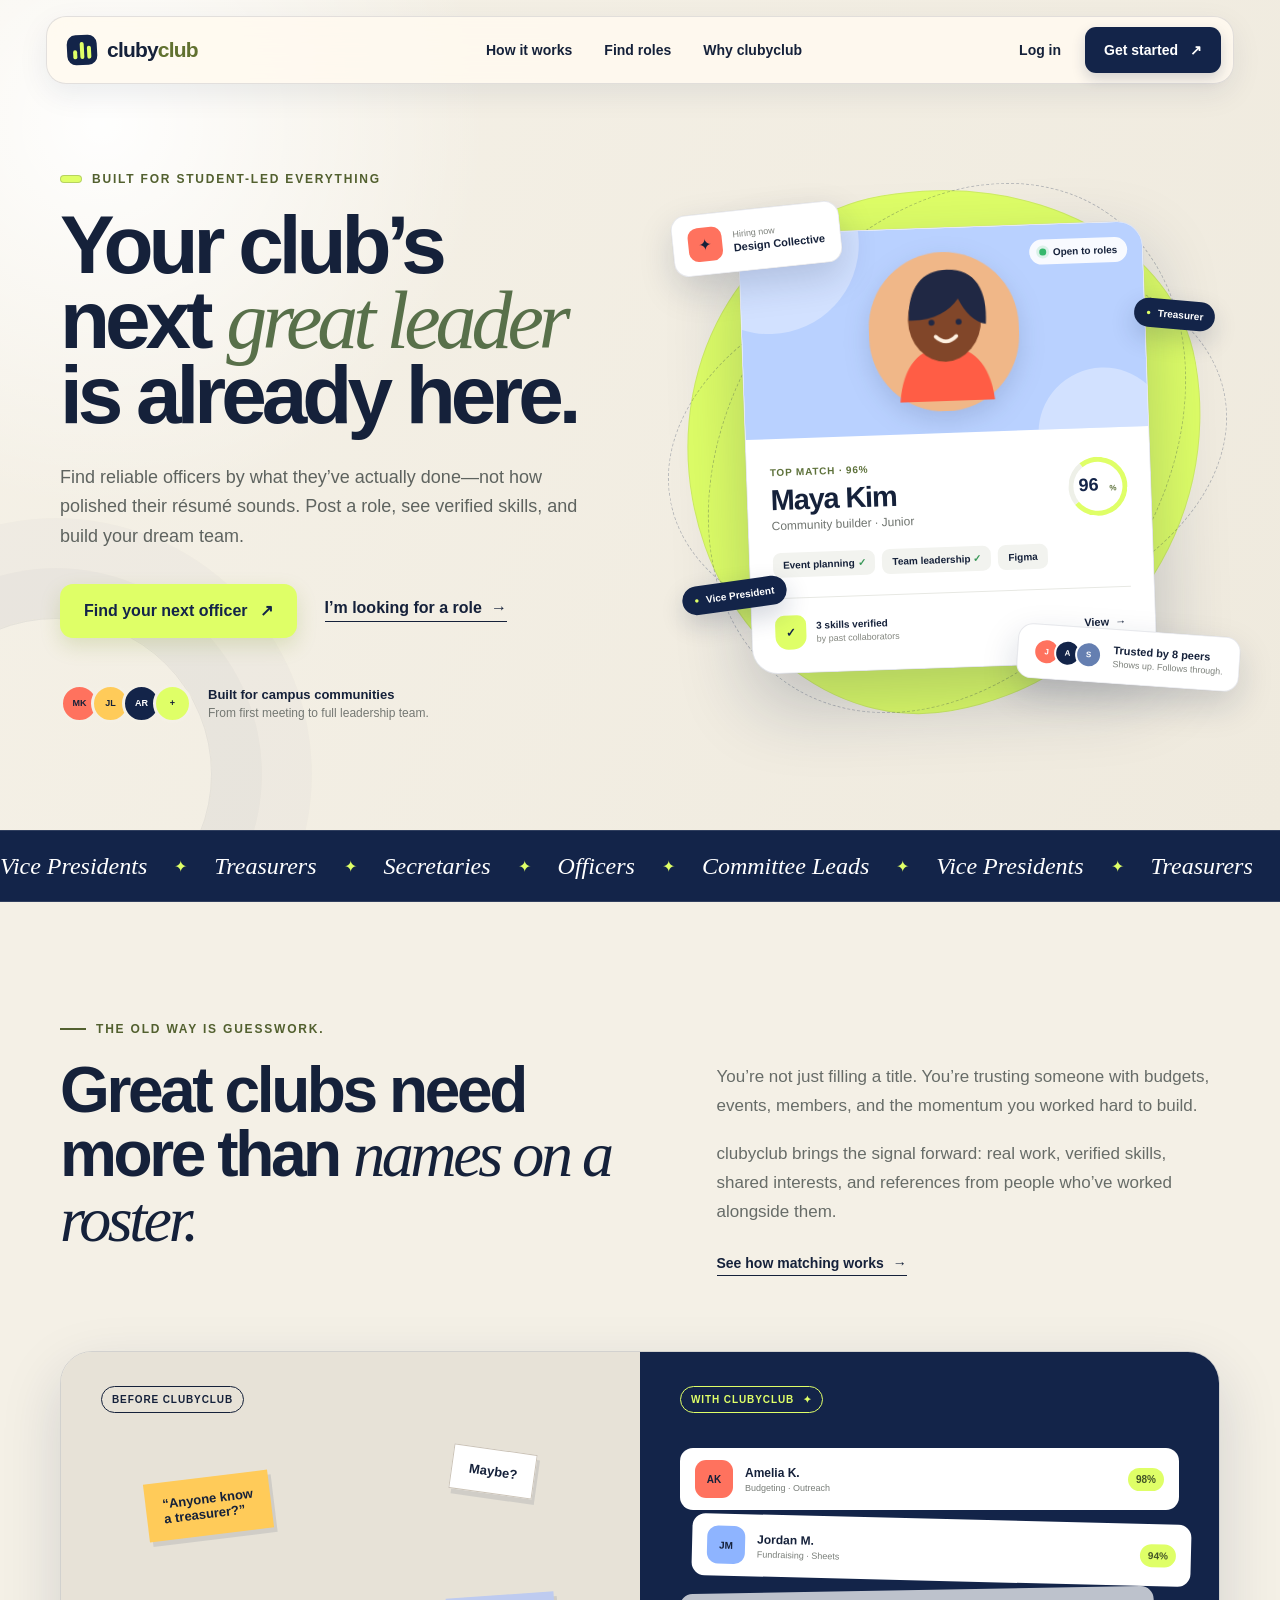
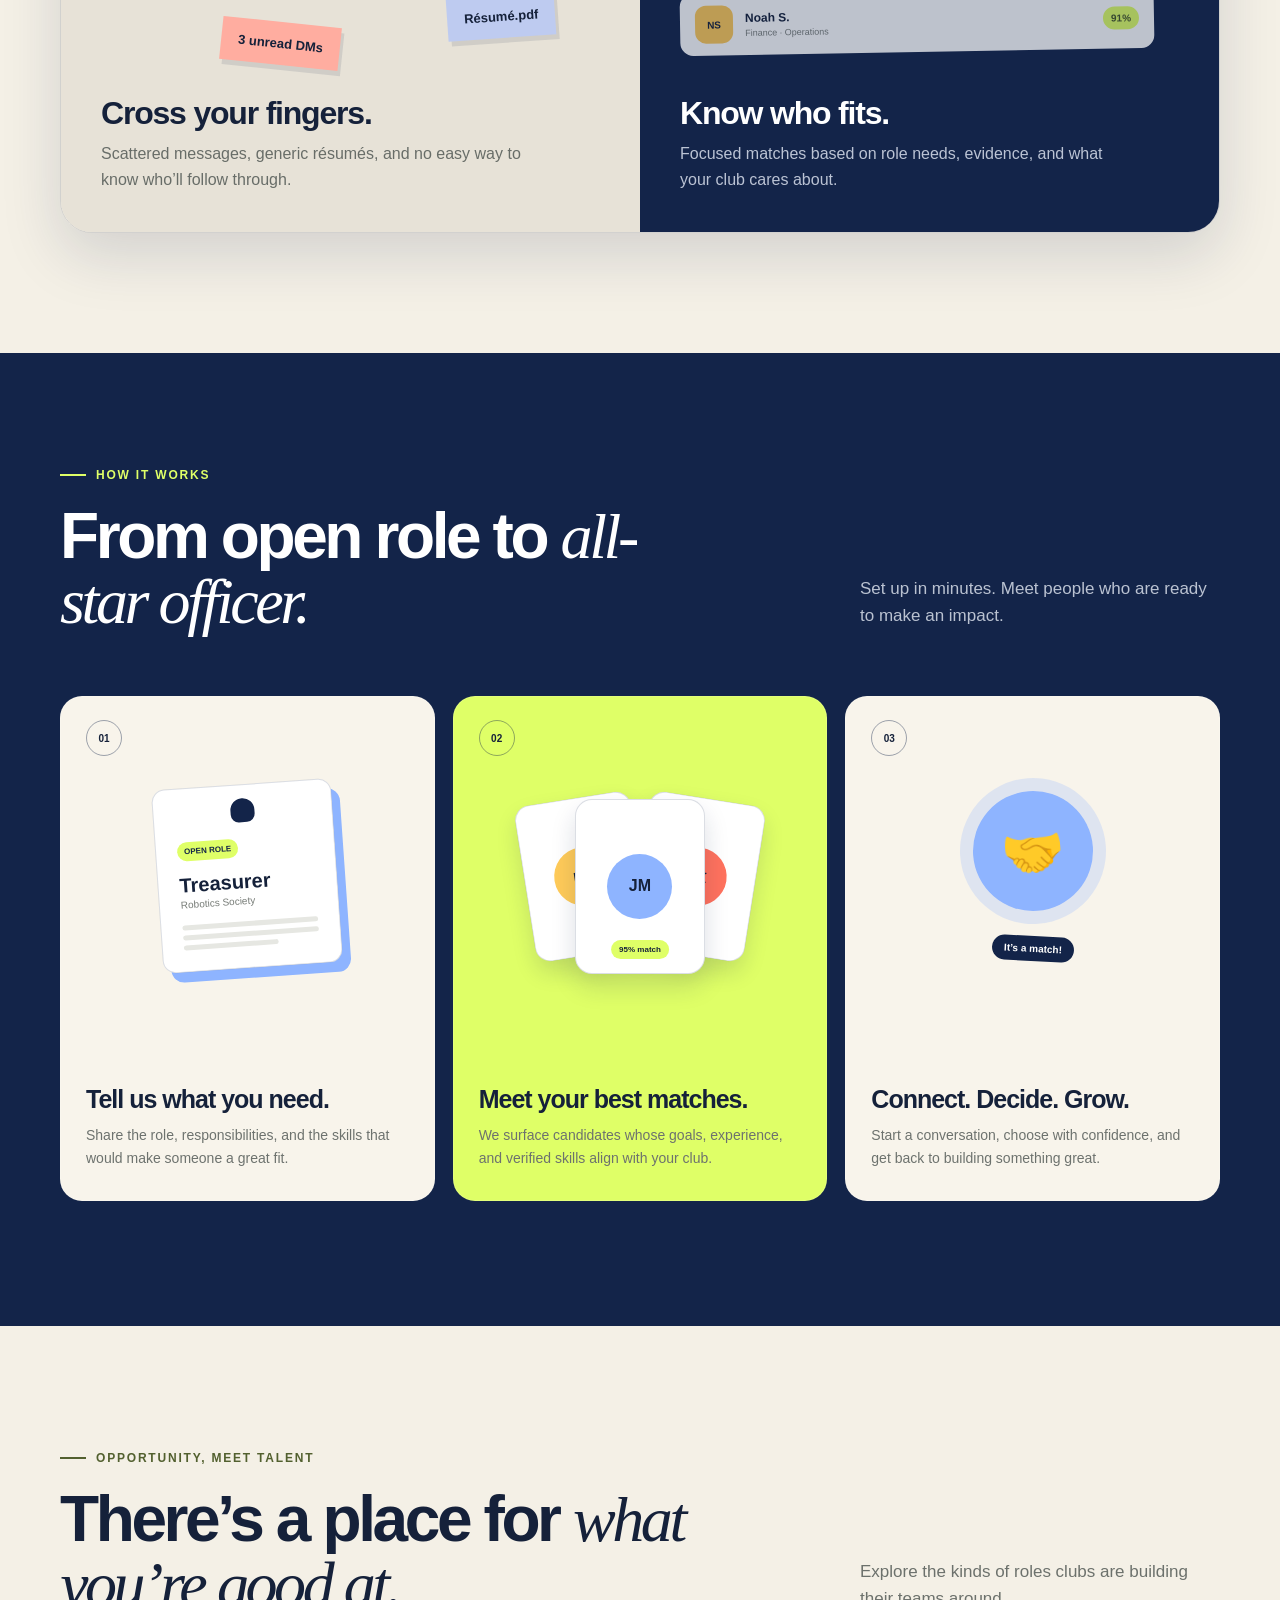
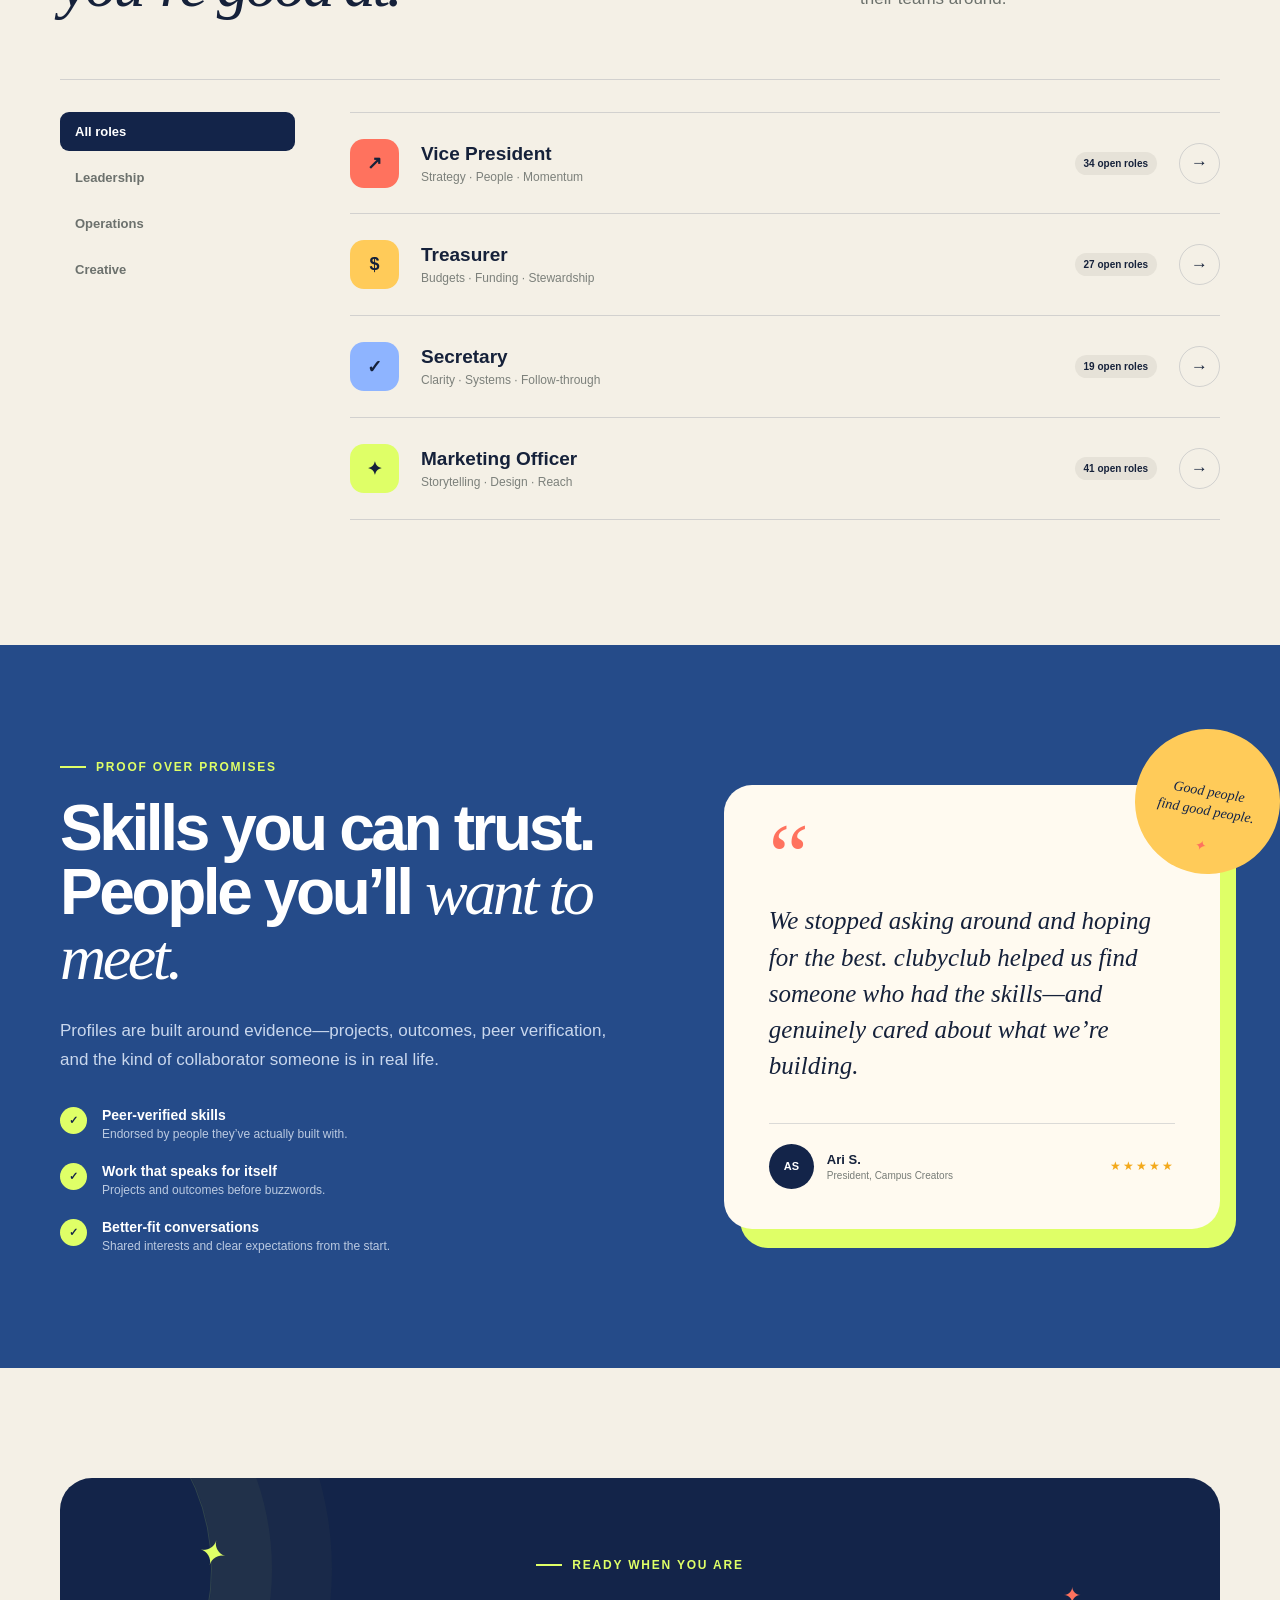
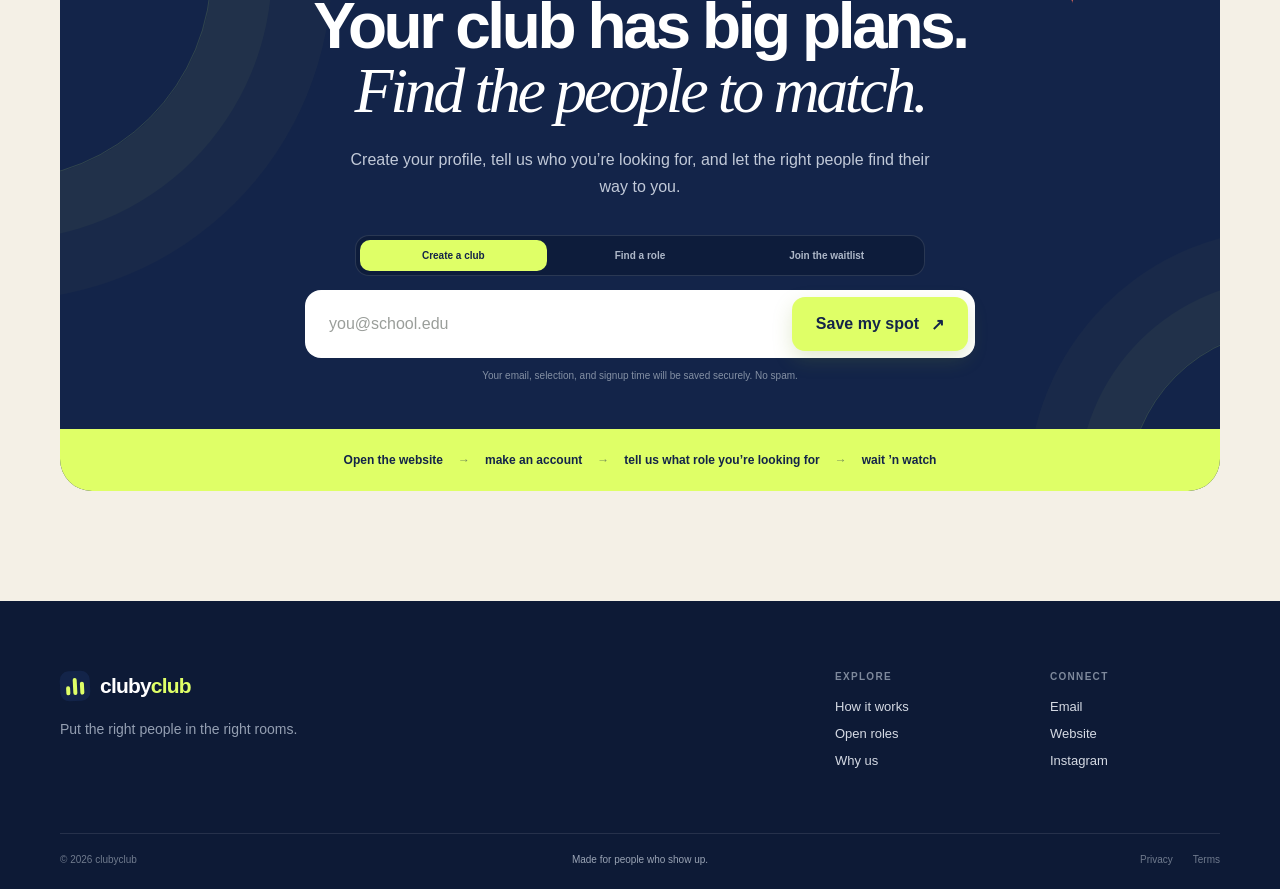
==== commit b7e20864: "Add files via upload" ====
--- a/index.html
+++ b/index.html
@@ -315,15 +315,17 @@
 
           <form class="signup-form" data-signup-form>
             <div class="persona-toggle" role="group" aria-label="Choose how you want to use clubyclub">
-              <button class="active" type="button" data-persona="hiring">I’m building a club</button>
-              <button type="button" data-persona="applying">I’m looking for a role</button>
+              <button class="active" type="button" data-persona="create_club">Create a club</button>
+              <button type="button" data-persona="find_role">Find a role</button>
+              <button type="button" data-persona="waitlist">Join the waitlist</button>
             </div>
             <div class="email-row">
               <label class="sr-only" for="email">School email</label>
               <input id="email" name="email" type="email" placeholder="you@school.edu" autocomplete="email" required />
-              <button class="button button-primary" type="submit">Join the waitlist <span>↗</span></button>
-            </div>
-            <p class="form-note" data-form-note>No spam. Just the good “we found your person” kind of news.</p>
+              <input class="form-honeypot" name="company" type="text" tabindex="-1" autocomplete="off" aria-hidden="true" />
+              <button class="button button-primary" type="submit" data-submit-button>Save my spot <span>↗</span></button>
+            </div>
+            <p class="form-note" data-form-note>Your email, selection, and signup time will be saved securely. No spam.</p>
           </form>
 
           <a class="journey-button" href="mailto:hello@clubyclub.com">
@@ -355,9 +357,10 @@
     </footer>
 
     <div class="toast" role="status" aria-live="polite" data-toast>
-      <span>✓</span><div><strong>You’re on the list.</strong><small>We’ll be in touch soon.</small></div>
+      <span data-toast-icon>✓</span><div><strong data-toast-title>You’re on the list.</strong><small data-toast-message>We’ll be in touch soon.</small></div>
     </div>
 
+    <script src="config.js"></script>
     <script src="script.js"></script>
   </body>
 </html>
--- a/styles.css
+++ b/styles.css
@@ -314,14 +314,16 @@
 .spark-one { top: 55px; left: 12%; font-size: 34px; transform: rotate(15deg); }
 .spark-two { right: 12%; top: 105px; color: var(--coral); font-size: 22px; }
 .signup-form { position: relative; z-index: 2; max-width: 670px; margin: 0 auto; }
-.persona-toggle { width: fit-content; margin: 0 auto 14px; padding: 4px; display: flex; background: #0d1c3b; border: 1px solid rgba(255,255,255,.12); border-radius: 99px; }
-.persona-toggle button { padding: 9px 14px; color: #aeb8c9; background: transparent; border: 0; border-radius: 99px; font-size: 10px; font-weight: 800; cursor: pointer; }
+.persona-toggle { width: min(100%, 570px); margin: 0 auto 14px; padding: 4px; display: grid; grid-template-columns: repeat(3, 1fr); background: #0d1c3b; border: 1px solid rgba(255,255,255,.12); border-radius: 14px; }
+.persona-toggle button { padding: 10px 12px; color: #aeb8c9; background: transparent; border: 0; border-radius: 10px; font-size: 10px; font-weight: 800; cursor: pointer; }
 .persona-toggle button.active { color: var(--navy); background: var(--lime); }
 .email-row { padding: 7px; display: grid; grid-template-columns: 1fr auto; background: white; border-radius: 16px; }
 .email-row input { min-width: 0; padding: 0 17px; color: var(--ink); background: transparent; border: 0; outline: 0; }
 .email-row input::placeholder { color: #9a9e9a; }
 .email-row input:focus { box-shadow: inset 0 0 0 2px var(--blue); border-radius: 10px; }
 .form-note { margin: 12px 0 0 !important; color: #8490a4 !important; font-size: 10px !important; }
+.form-honeypot { position: absolute !important; left: -10000px !important; width: 1px !important; height: 1px !important; opacity: 0 !important; pointer-events: none !important; }
+.email-row .button[disabled] { opacity: .72; cursor: wait; transform: none; }
 .journey-button { position: relative; z-index: 2; margin: 48px -60px -50px; min-height: 62px; padding: 12px 34px; display: flex; justify-content: center; align-items: center; gap: 15px; color: var(--navy); background: var(--lime); font-size: 12px; font-weight: 800; }
 .journey-button span { white-space: nowrap; }
 .journey-button i { font-style: normal; opacity: .5; }
@@ -341,6 +343,7 @@
 
 .toast { position: fixed; z-index: 150; right: 24px; bottom: 24px; min-width: 275px; padding: 14px 18px; display: flex; align-items: center; gap: 12px; color: white; background: var(--navy); border: 1px solid rgba(255,255,255,.15); border-radius: 14px; box-shadow: var(--shadow); opacity: 0; pointer-events: none; transform: translateY(20px); transition: opacity 220ms ease, transform 220ms ease; }
 .toast.show { opacity: 1; transform: translateY(0); }
+.toast.error > span { color: white; background: var(--coral); }
 .toast > span { width: 30px; height: 30px; display: grid; place-items: center; color: var(--navy); background: var(--lime); border-radius: 50%; font-weight: 900; }
 .toast strong, .toast small { display: block; }
 .toast strong { font-size: 12px; }
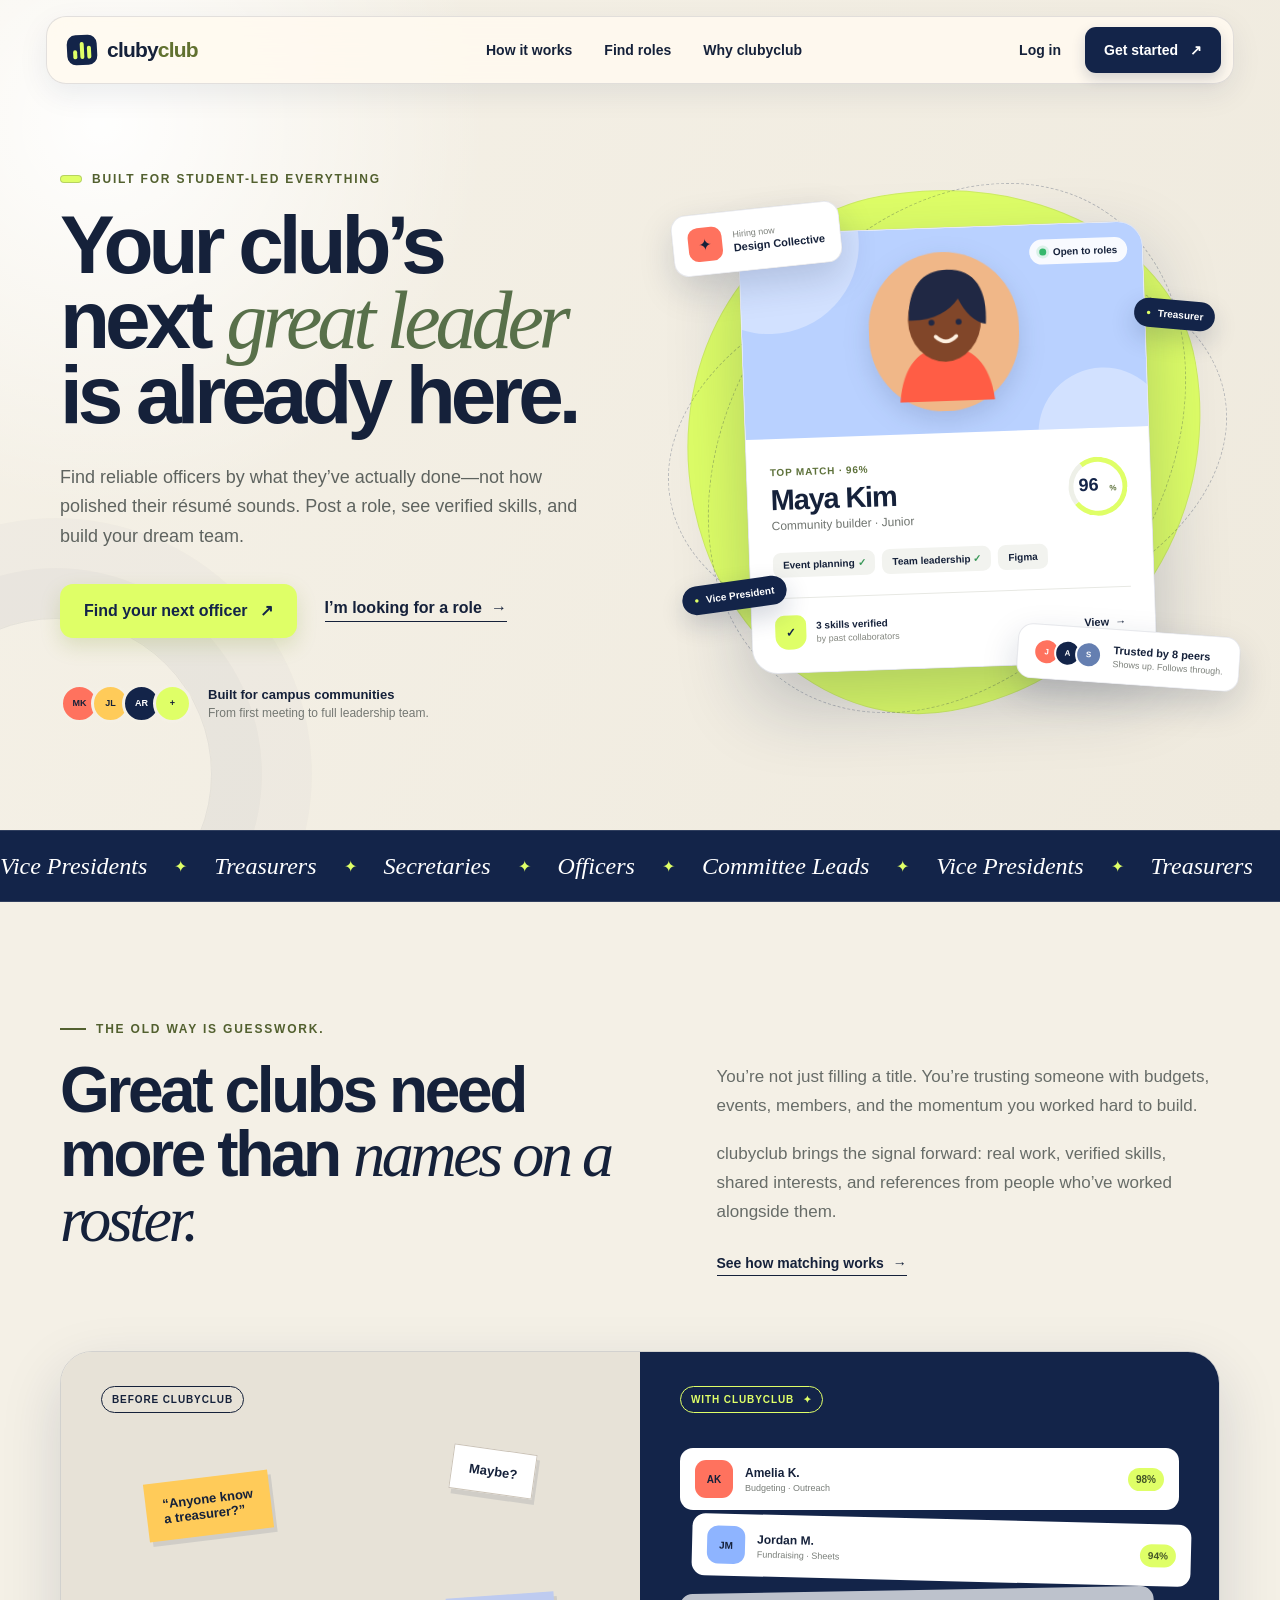
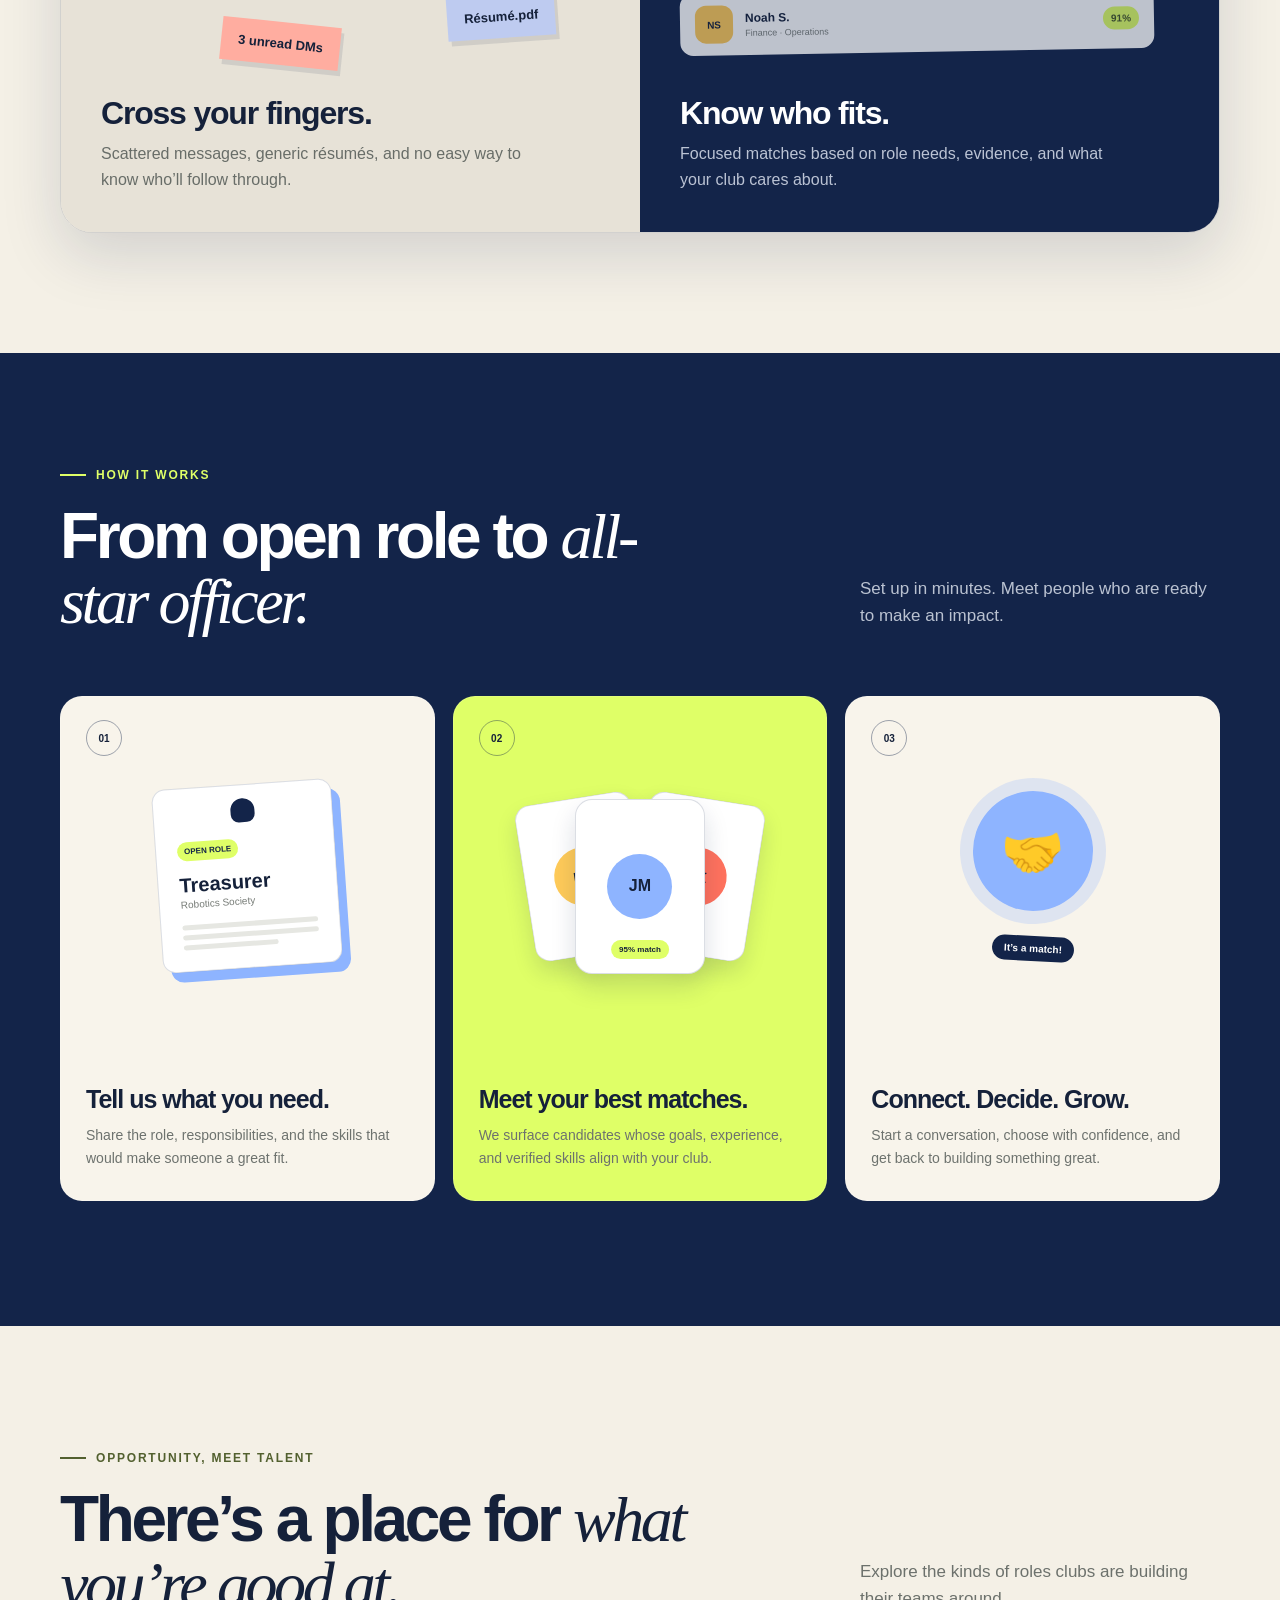
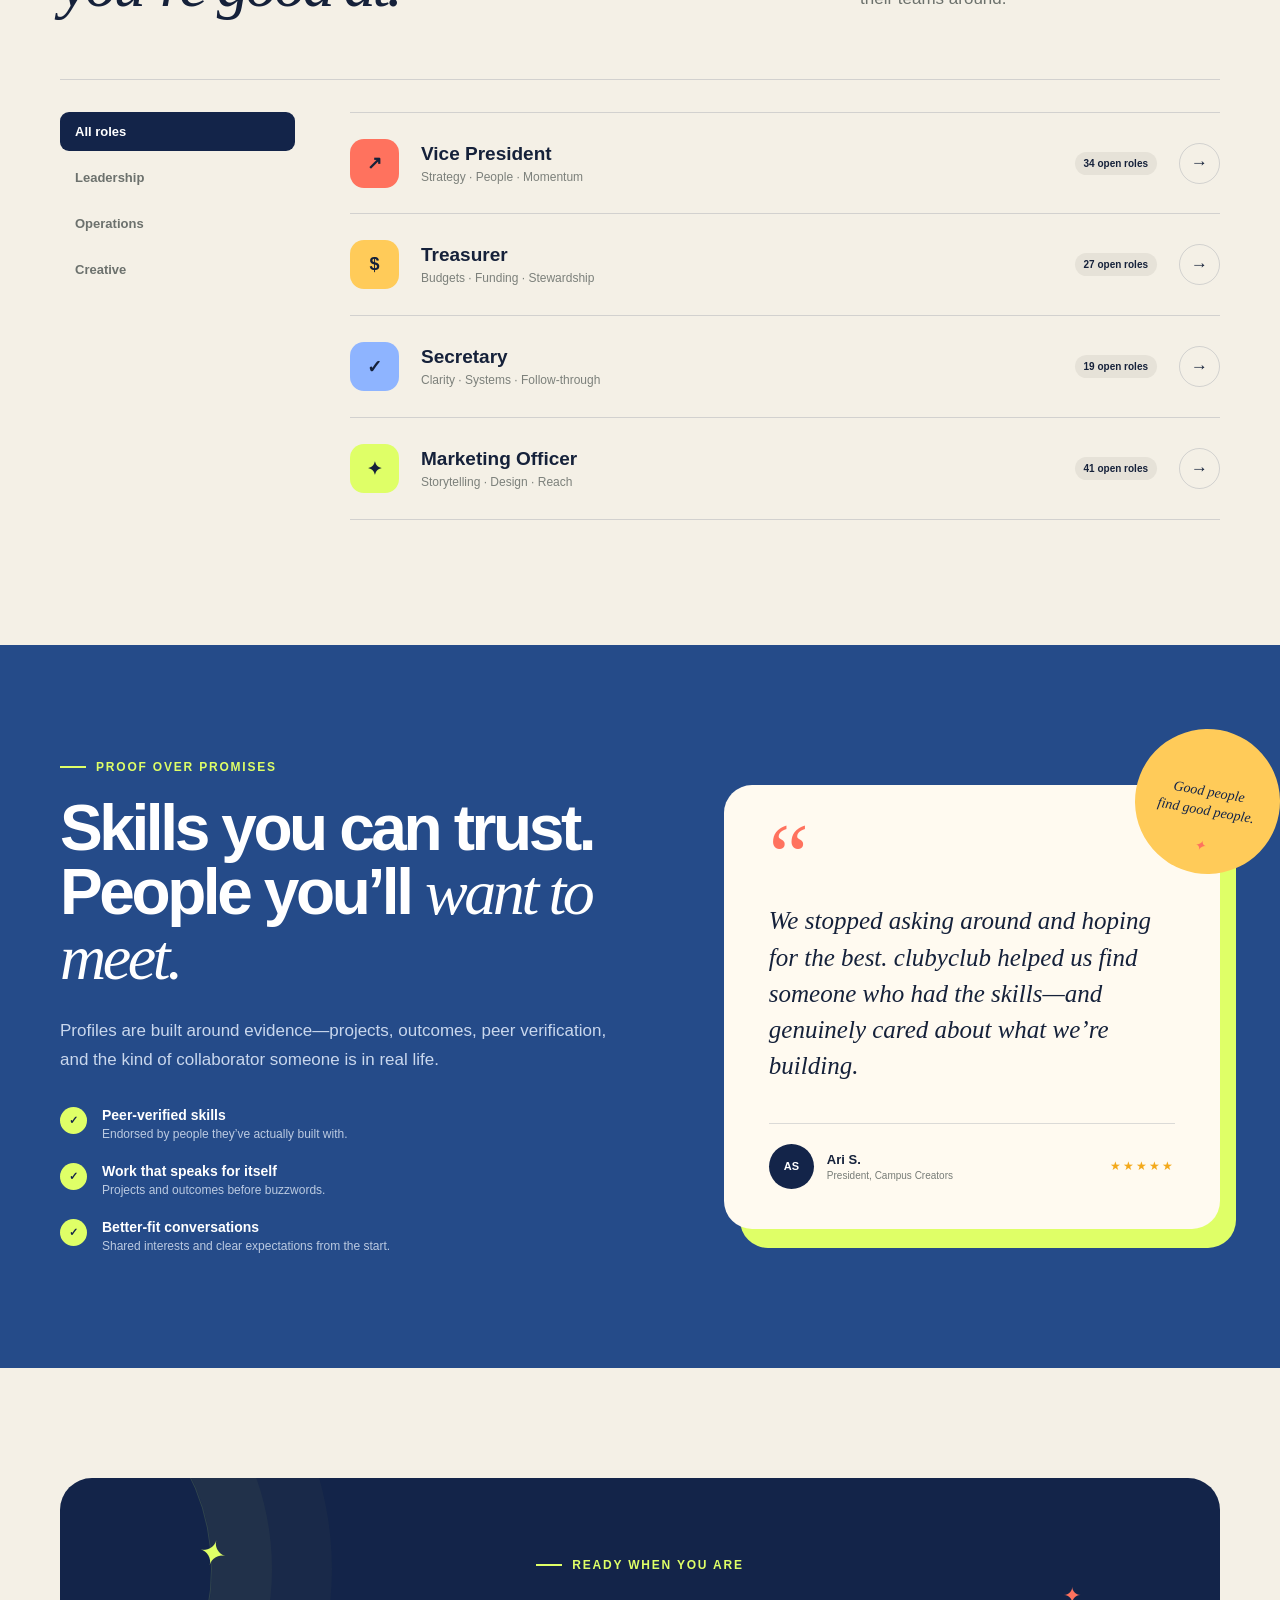
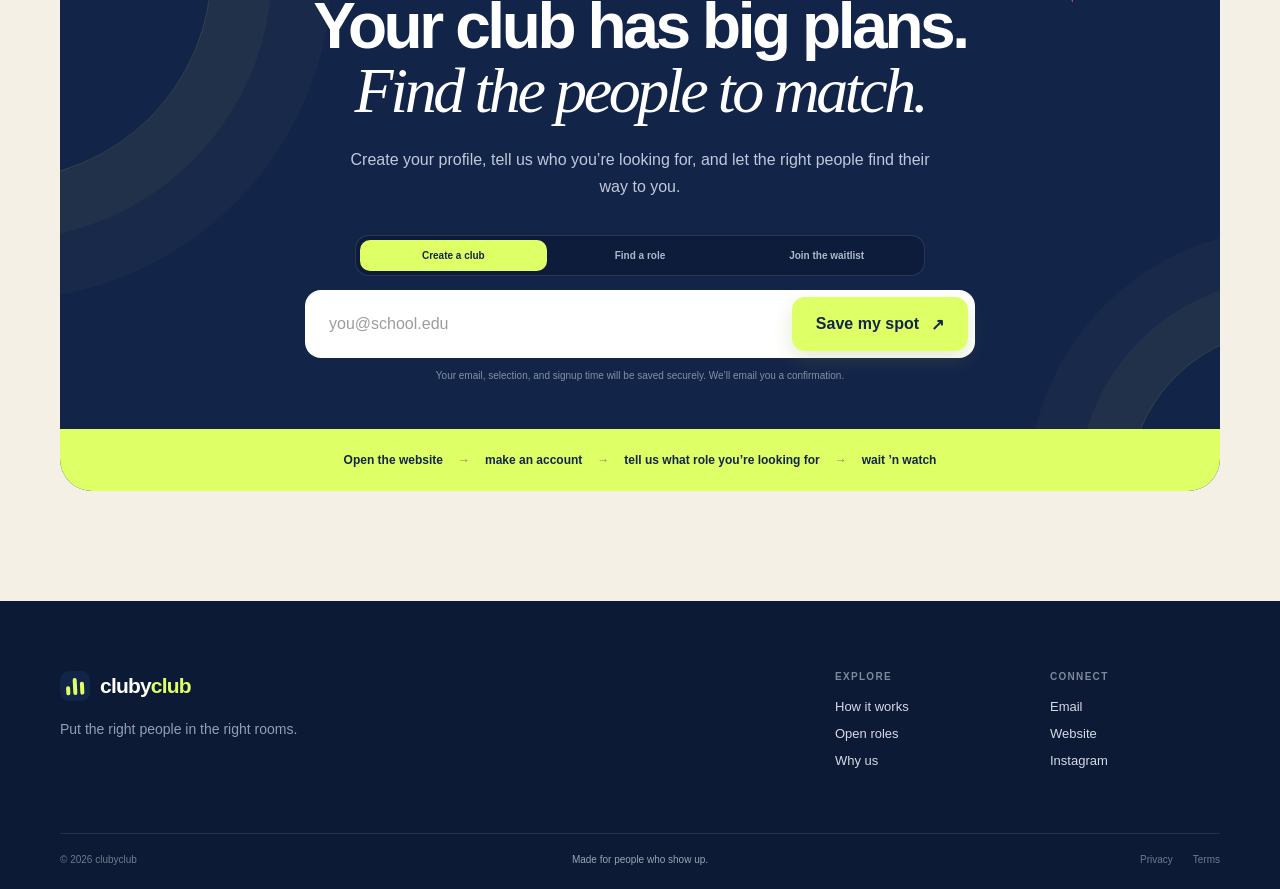
==== commit 58275f7c: "Publish latest Clubyclub website and signup integration" ====
--- a/index.html
+++ b/index.html
@@ -251,25 +251,25 @@
               <span class="role-icon icon-coral">↗</span>
               <div><h3>Vice President</h3><p>Strategy · People · Momentum</p></div>
               <span class="open-count">34 open roles</span>
-              <button type="button" aria-label="Apply for a vice president role" data-role-cta>→</button>
+              <button type="button" aria-label="Apply for a vice president role" data-role-cta data-role="Vice President">→</button>
             </article>
             <article class="role-row" data-category="operations">
               <span class="role-icon icon-yellow">$</span>
               <div><h3>Treasurer</h3><p>Budgets · Funding · Stewardship</p></div>
               <span class="open-count">27 open roles</span>
-              <button type="button" aria-label="Apply for a treasurer role" data-role-cta>→</button>
+              <button type="button" aria-label="Apply for a treasurer role" data-role-cta data-role="Treasurer">→</button>
             </article>
             <article class="role-row" data-category="operations">
               <span class="role-icon icon-blue">✓</span>
               <div><h3>Secretary</h3><p>Clarity · Systems · Follow-through</p></div>
               <span class="open-count">19 open roles</span>
-              <button type="button" aria-label="Apply for a secretary role" data-role-cta>→</button>
+              <button type="button" aria-label="Apply for a secretary role" data-role-cta data-role="Secretary">→</button>
             </article>
             <article class="role-row" data-category="creative">
               <span class="role-icon icon-lime">✦</span>
               <div><h3>Marketing Officer</h3><p>Storytelling · Design · Reach</p></div>
               <span class="open-count">41 open roles</span>
-              <button type="button" aria-label="Apply for a marketing officer role" data-role-cta>→</button>
+              <button type="button" aria-label="Apply for a marketing officer role" data-role-cta data-role="Marketing Officer">→</button>
             </article>
           </div>
         </div>
@@ -319,13 +319,25 @@
               <button type="button" data-persona="find_role">Find a role</button>
               <button type="button" data-persona="waitlist">Join the waitlist</button>
             </div>
+            <div class="role-choice" data-role-choice hidden>
+              <label for="role">Which role are you looking for?</label>
+              <select id="role" name="role">
+                <option value="">Choose a role</option>
+                <option>Vice President</option>
+                <option>Treasurer</option>
+                <option>Secretary</option>
+                <option>Marketing Officer</option>
+                <option>President</option>
+                <option>Other</option>
+              </select>
+            </div>
             <div class="email-row">
               <label class="sr-only" for="email">School email</label>
               <input id="email" name="email" type="email" placeholder="you@school.edu" autocomplete="email" required />
               <input class="form-honeypot" name="company" type="text" tabindex="-1" autocomplete="off" aria-hidden="true" />
               <button class="button button-primary" type="submit" data-submit-button>Save my spot <span>↗</span></button>
             </div>
-            <p class="form-note" data-form-note>Your email, selection, and signup time will be saved securely. No spam.</p>
+            <p class="form-note" data-form-note>Your email, selection, and signup time will be saved securely. We’ll email you a confirmation.</p>
           </form>
 
           <a class="journey-button" href="mailto:hello@clubyclub.com">
--- a/styles.css
+++ b/styles.css
@@ -317,6 +317,10 @@
 .persona-toggle { width: min(100%, 570px); margin: 0 auto 14px; padding: 4px; display: grid; grid-template-columns: repeat(3, 1fr); background: #0d1c3b; border: 1px solid rgba(255,255,255,.12); border-radius: 14px; }
 .persona-toggle button { padding: 10px 12px; color: #aeb8c9; background: transparent; border: 0; border-radius: 10px; font-size: 10px; font-weight: 800; cursor: pointer; }
 .persona-toggle button.active { color: var(--navy); background: var(--lime); }
+.role-choice { width: min(100%, 570px); margin: 0 auto 14px; text-align: left; }
+.role-choice label { display: block; margin: 0 0 7px 4px; color: #c8d0de; font-size: 10px; font-weight: 800; letter-spacing: .3px; }
+.role-choice select { width: 100%; min-height: 48px; padding: 0 42px 0 15px; color: var(--ink); background: white; border: 2px solid transparent; border-radius: 13px; outline: 0; font: inherit; cursor: pointer; }
+.role-choice select:focus { border-color: var(--blue); }
 .email-row { padding: 7px; display: grid; grid-template-columns: 1fr auto; background: white; border-radius: 16px; }
 .email-row input { min-width: 0; padding: 0 17px; color: var(--ink); background: transparent; border: 0; outline: 0; }
 .email-row input::placeholder { color: #9a9e9a; }
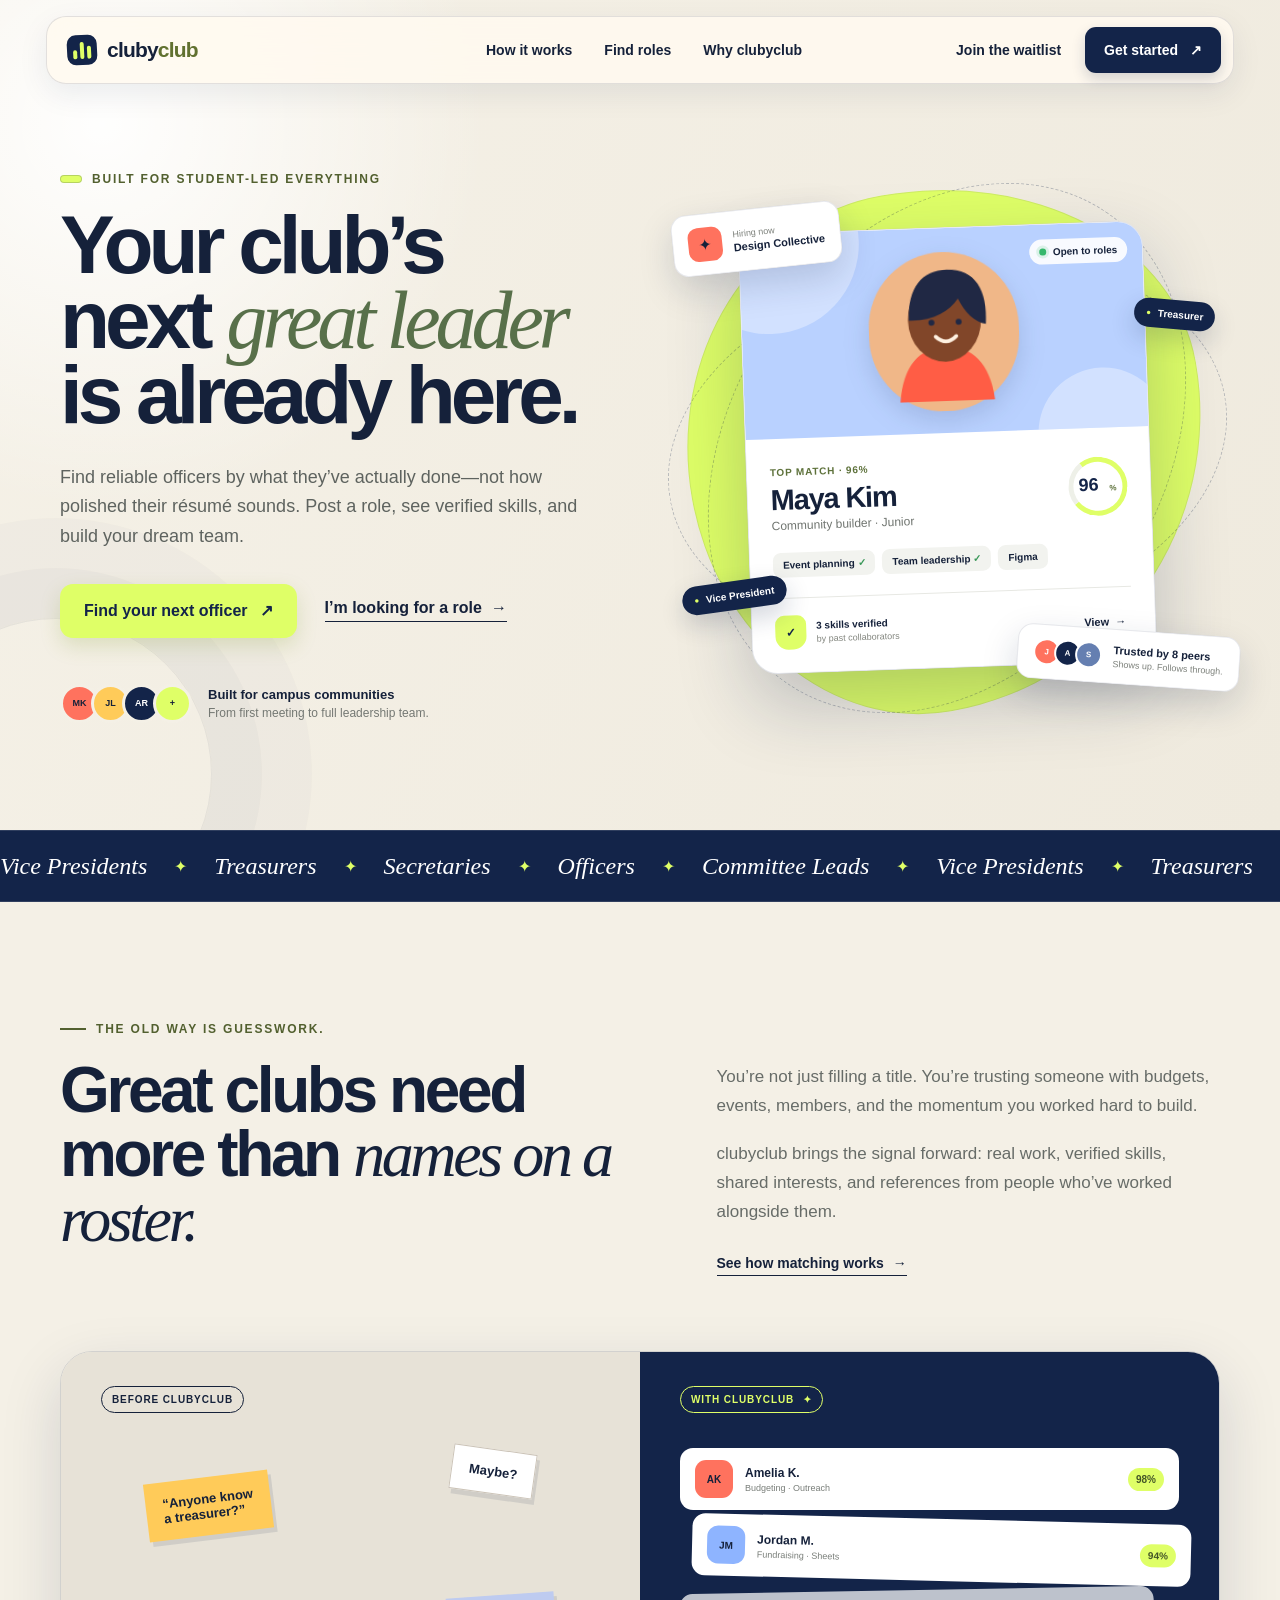
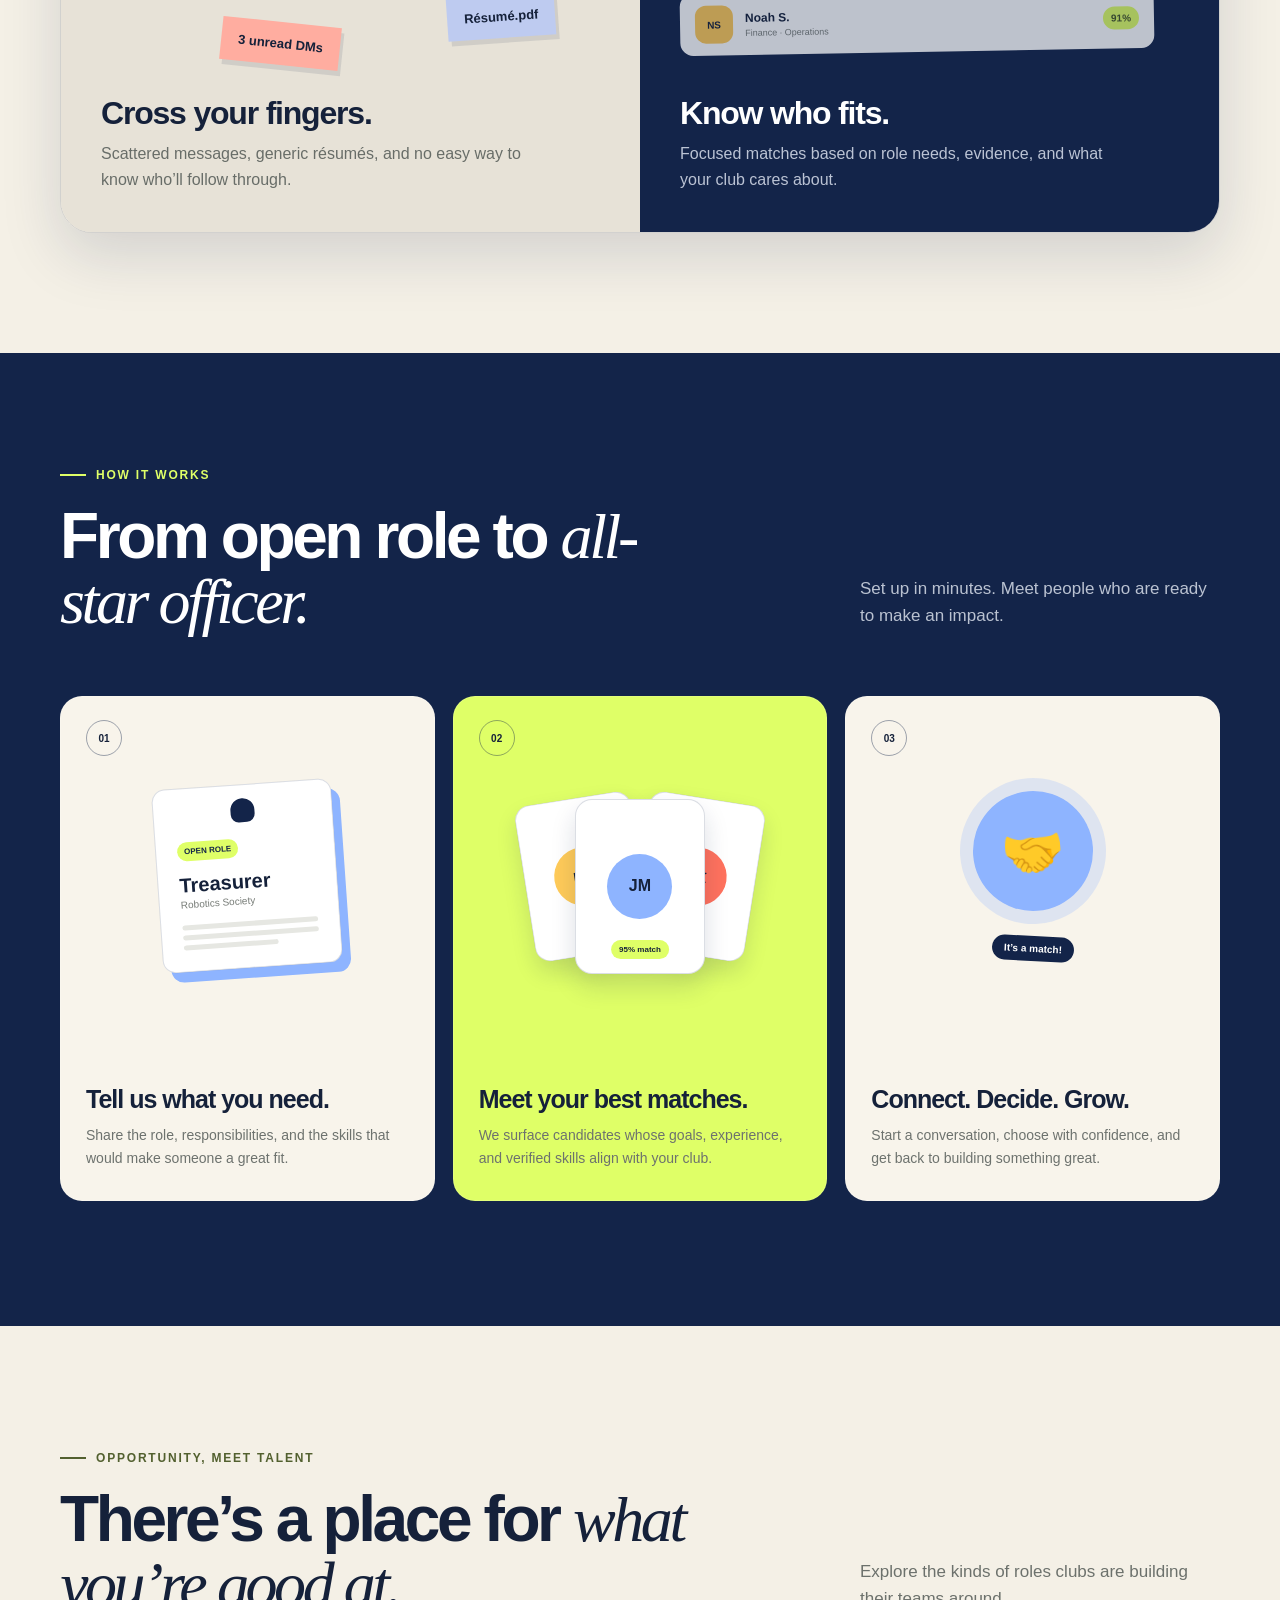
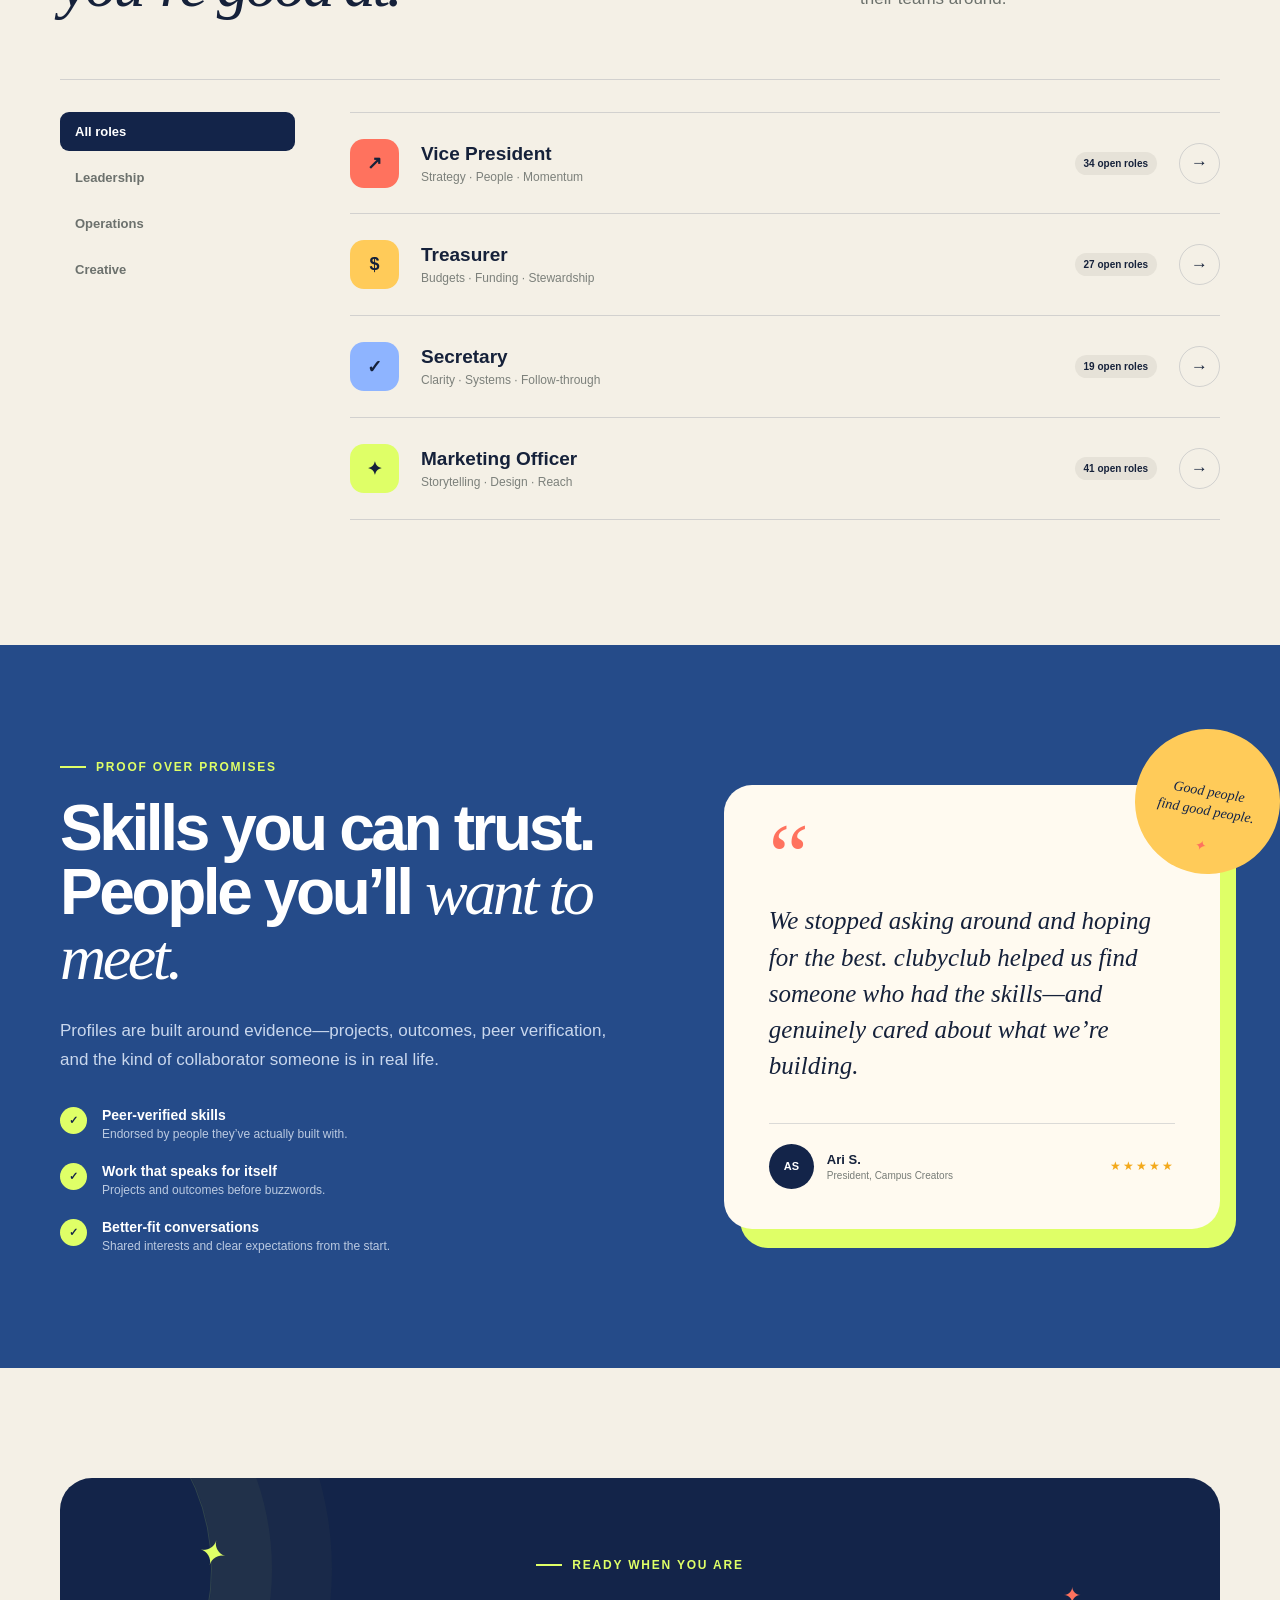
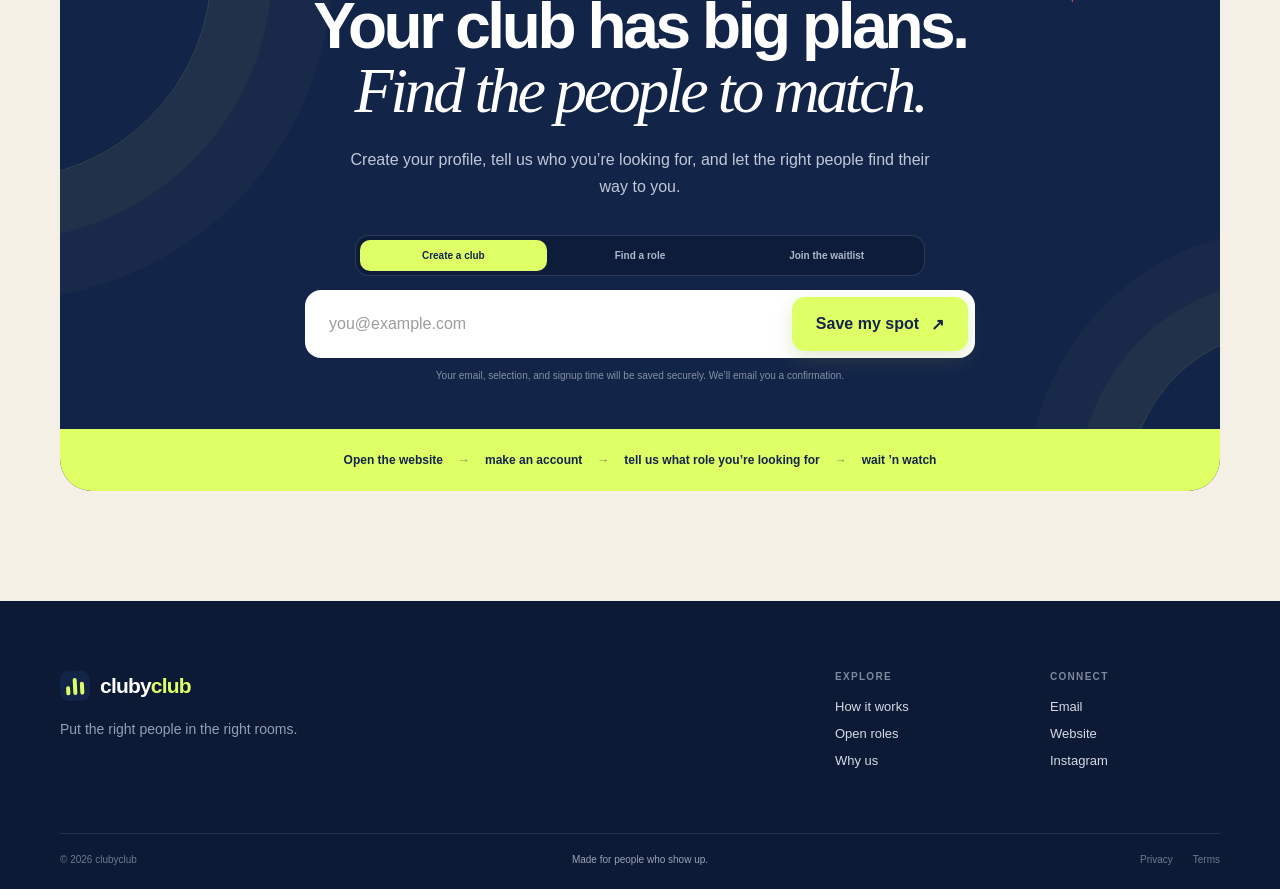
==== commit 121bd3a5: "Improve signup feedback, trust pages, and GitHub Pages SEO" ====
--- a/index.html
+++ b/index.html
@@ -7,7 +7,14 @@
       name="description"
       content="clubyclub helps student organizations find verified, dependable officers and helps students discover leadership roles where they can make an impact."
     />
+    <meta name="robots" content="index,follow" />
     <meta name="theme-color" content="#132449" />
+    <link rel="canonical" href="https://stavan-g.github.io/clubyclub/" />
+    <meta property="og:type" content="website" />
+    <meta property="og:url" content="https://stavan-g.github.io/clubyclub/" />
+    <meta property="og:title" content="clubyclub — Find the people who move clubs forward" />
+    <meta property="og:description" content="A better way for student clubs to find dependable leaders and for students to discover meaningful roles." />
+    <meta name="twitter:card" content="summary" />
     <title>clubyclub — Find the people who move clubs forward</title>
     <link rel="icon" href="favicon.svg" type="image/svg+xml" />
     <link rel="stylesheet" href="styles.css" />
@@ -30,7 +37,7 @@
       </nav>
 
       <div class="header-actions">
-        <a class="login-link" href="#join">Log in</a>
+        <a class="login-link" href="#join">Join the waitlist</a>
         <a class="button button-small button-dark" href="#join">Get started <span>↗</span></a>
       </div>
 
@@ -42,7 +49,7 @@
         <a href="#how">How it works</a>
         <a href="#roles">Find roles</a>
         <a href="#trust">Why clubyclub</a>
-        <a href="#join">Log in</a>
+        <a href="#join">Join the waitlist</a>
         <a class="button button-dark" href="#join">Get started <span>↗</span></a>
       </div>
     </header>
@@ -332,8 +339,8 @@
               </select>
             </div>
             <div class="email-row">
-              <label class="sr-only" for="email">School email</label>
-              <input id="email" name="email" type="email" placeholder="you@school.edu" autocomplete="email" required />
+              <label class="sr-only" for="email">Email address</label>
+              <input id="email" name="email" type="email" placeholder="you@example.com" autocomplete="email" required />
               <input class="form-honeypot" name="company" type="text" tabindex="-1" autocomplete="off" aria-hidden="true" />
               <button class="button button-primary" type="submit" data-submit-button>Save my spot <span>↗</span></button>
             </div>
@@ -358,13 +365,13 @@
         </div>
         <div class="footer-links">
           <div><strong>Explore</strong><a href="#how">How it works</a><a href="#roles">Open roles</a><a href="#trust">Why us</a></div>
-          <div><strong>Connect</strong><a href="mailto:hello@clubyclub.com">Email</a><a href="https://clubyclub.com" target="_blank" rel="noreferrer">Website</a><a href="https://www.instagram.com/clubyclub/" target="_blank" rel="noreferrer">Instagram</a></div>
+          <div><strong>Connect</strong><a href="mailto:hello@clubyclub.com">Email</a><a href="https://stavan-g.github.io/clubyclub/" target="_blank" rel="noreferrer">Website</a><a href="https://www.instagram.com/clubyclub/" target="_blank" rel="noreferrer">Instagram</a></div>
         </div>
       </div>
       <div class="footer-bottom">
         <span>© <span data-year></span> clubyclub</span>
         <span>Made for people who show up.</span>
-        <div><a href="#">Privacy</a><a href="#">Terms</a></div>
+        <div><a href="privacy.html">Privacy</a><a href="terms.html">Terms</a></div>
       </div>
     </footer>
 
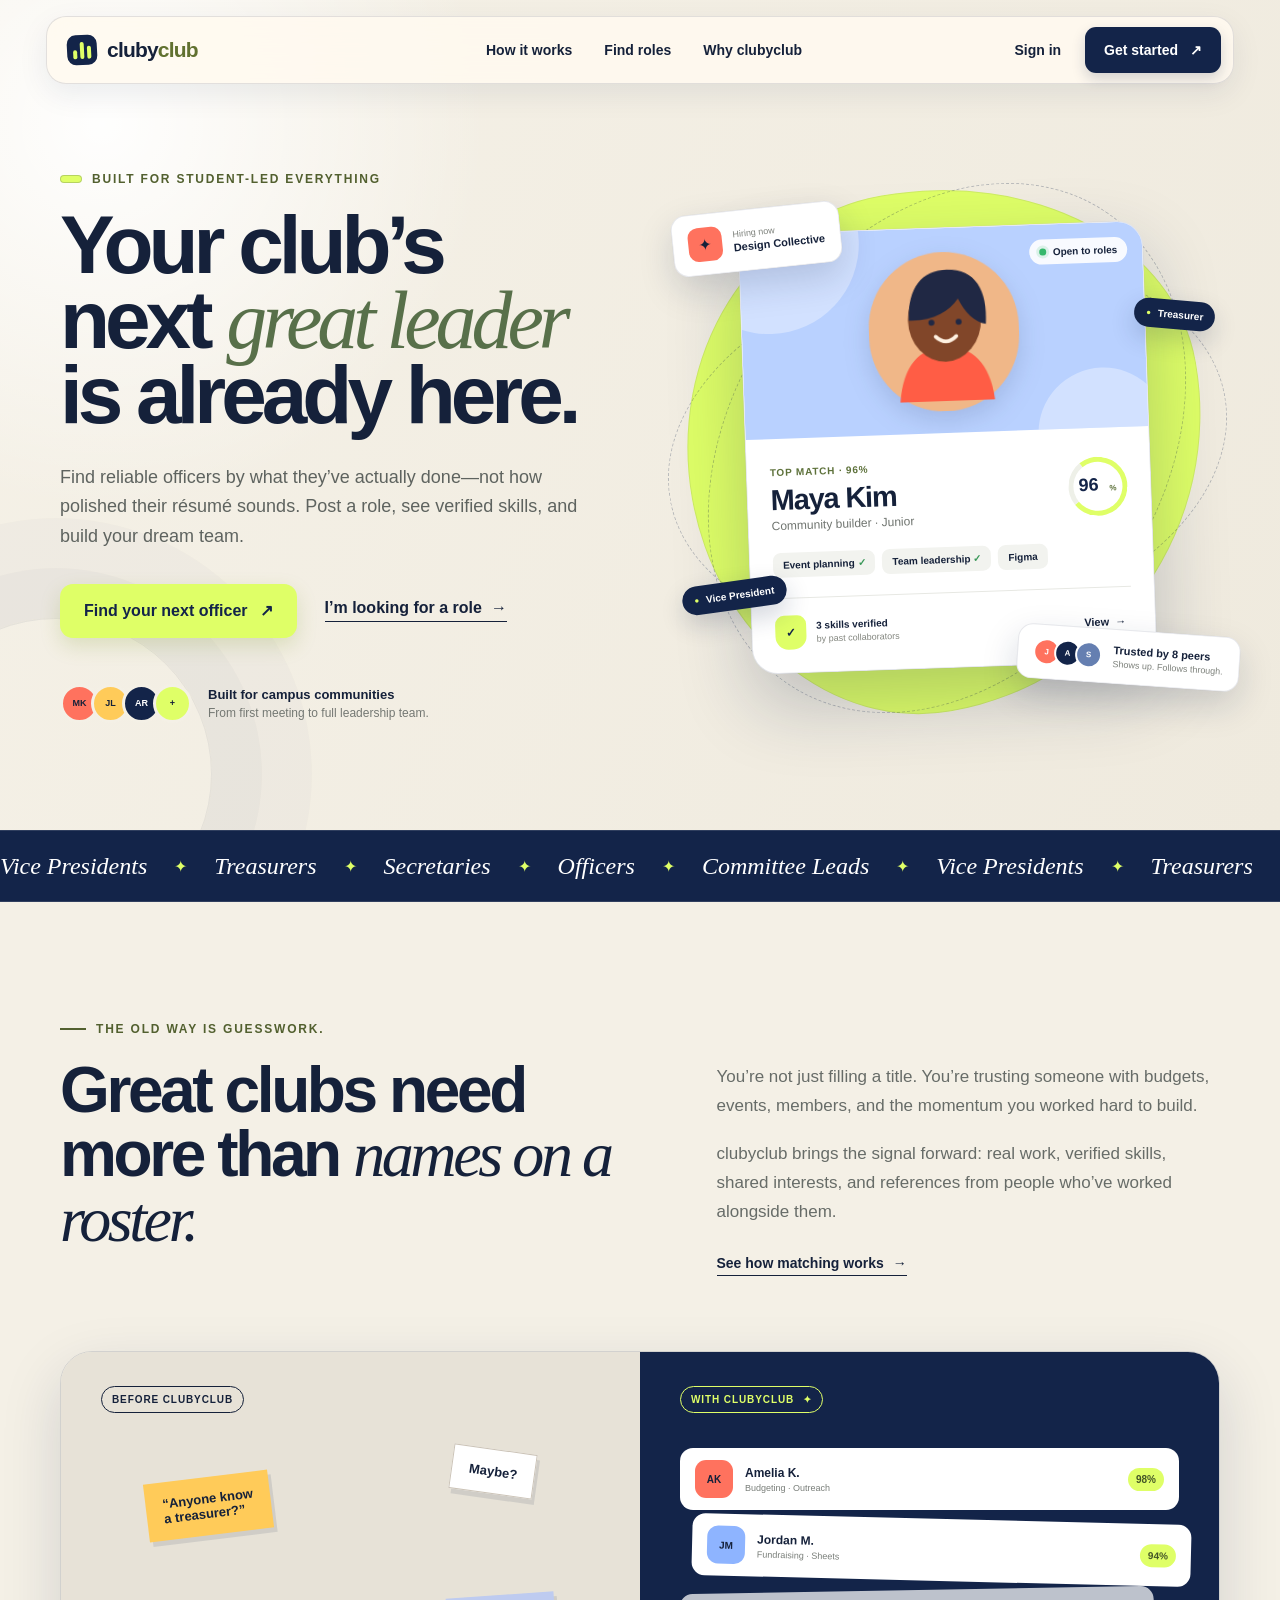
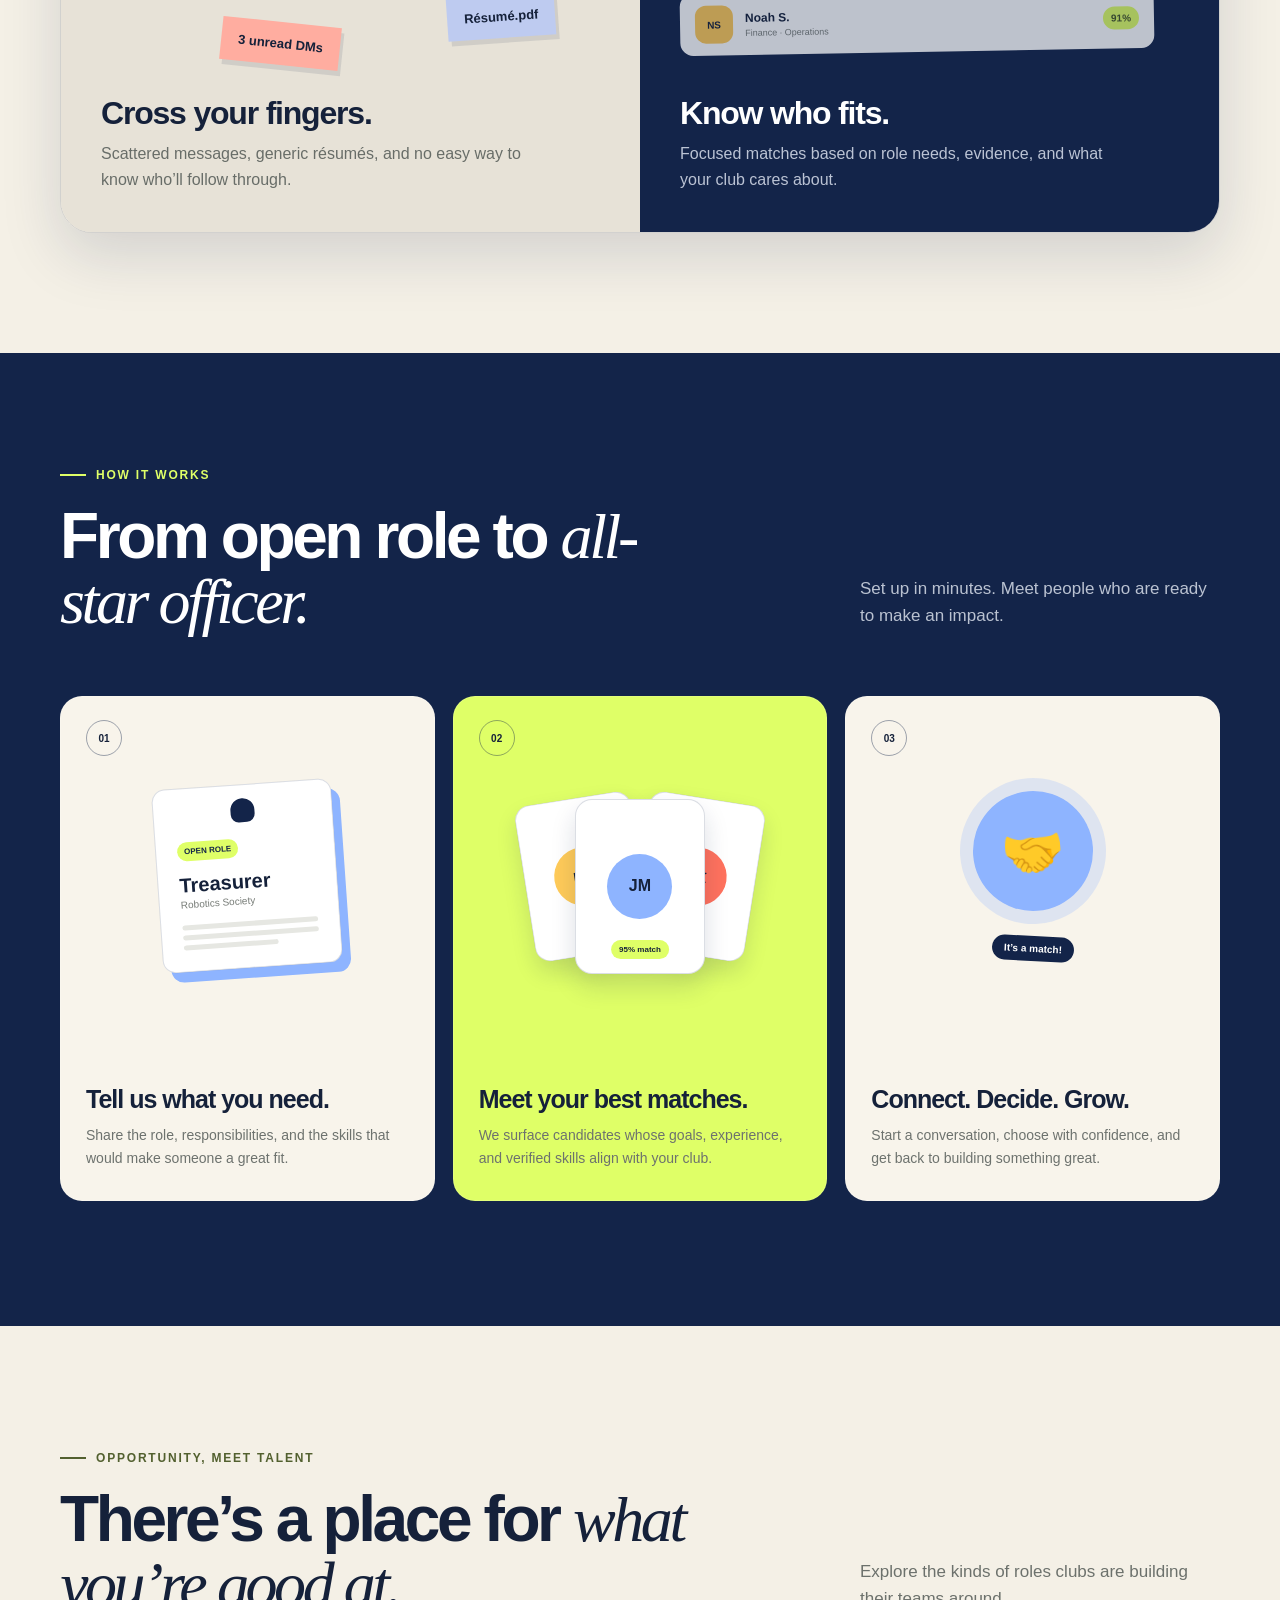
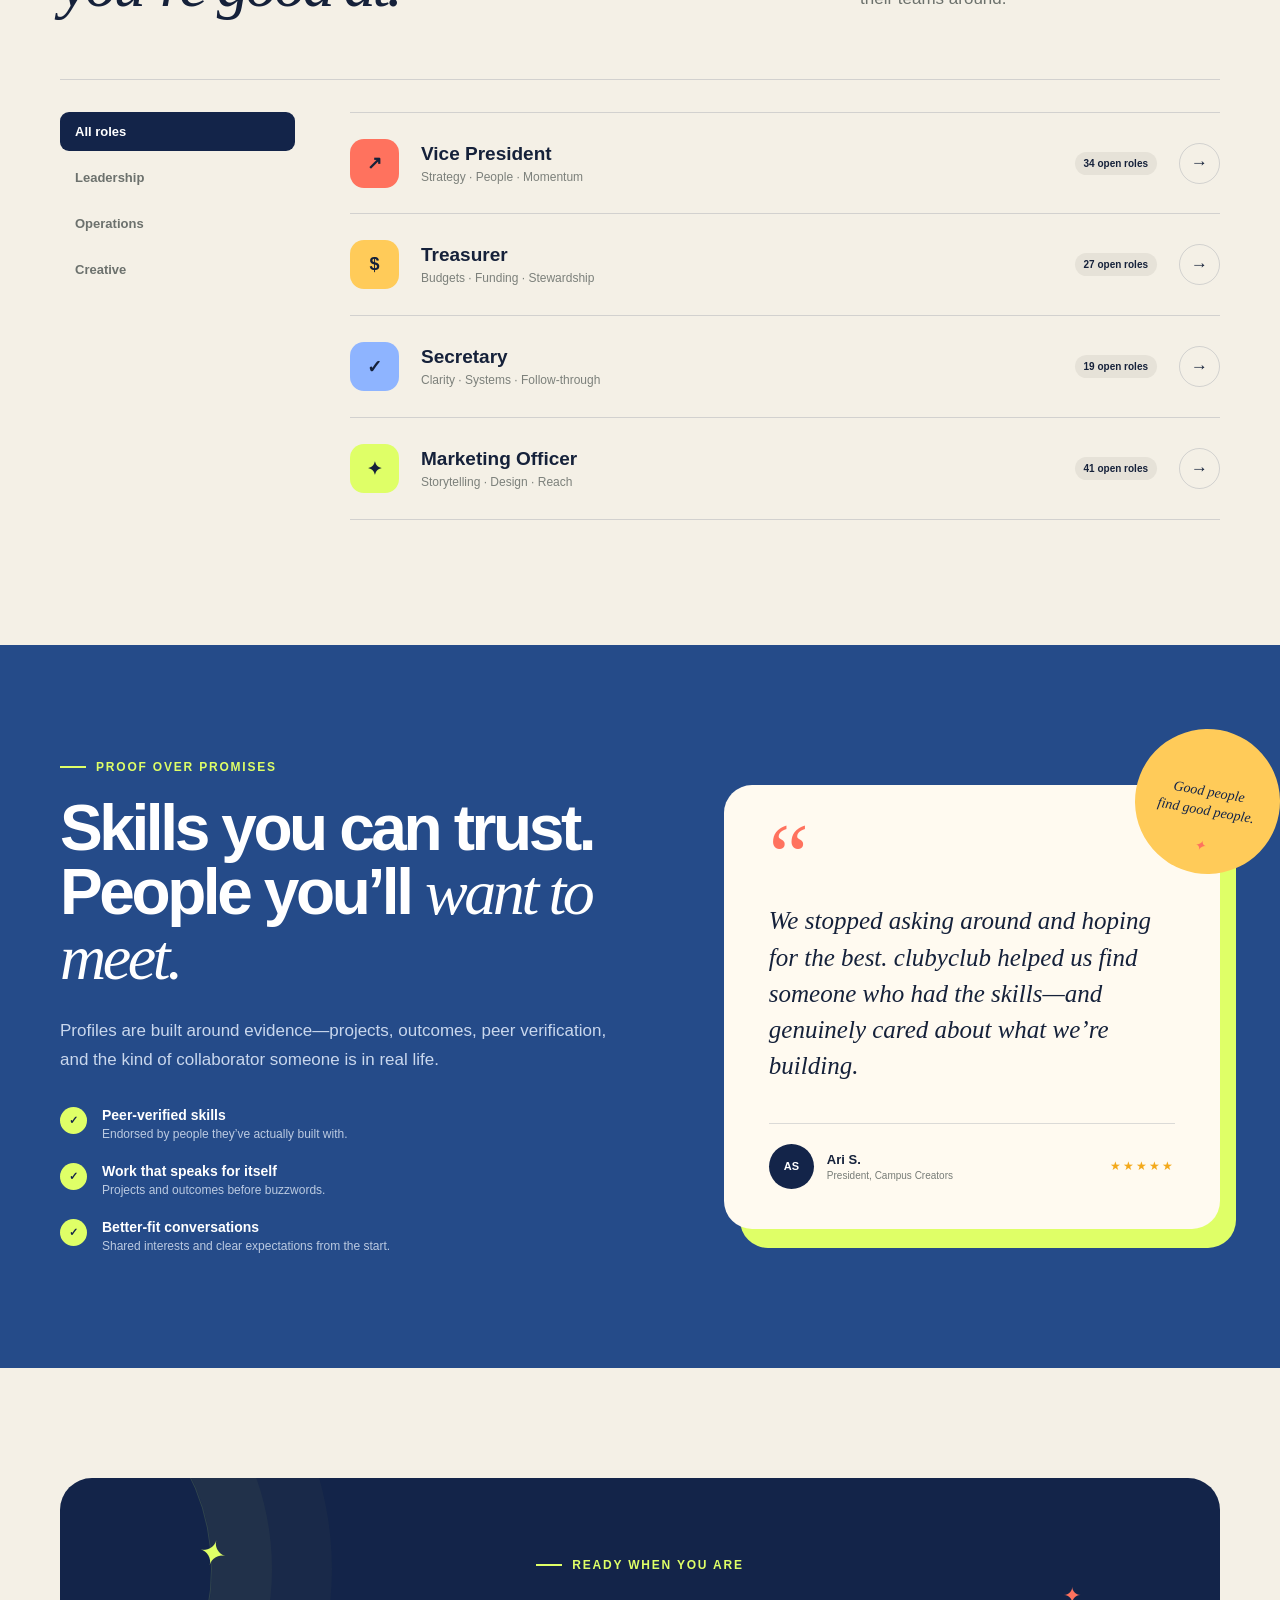
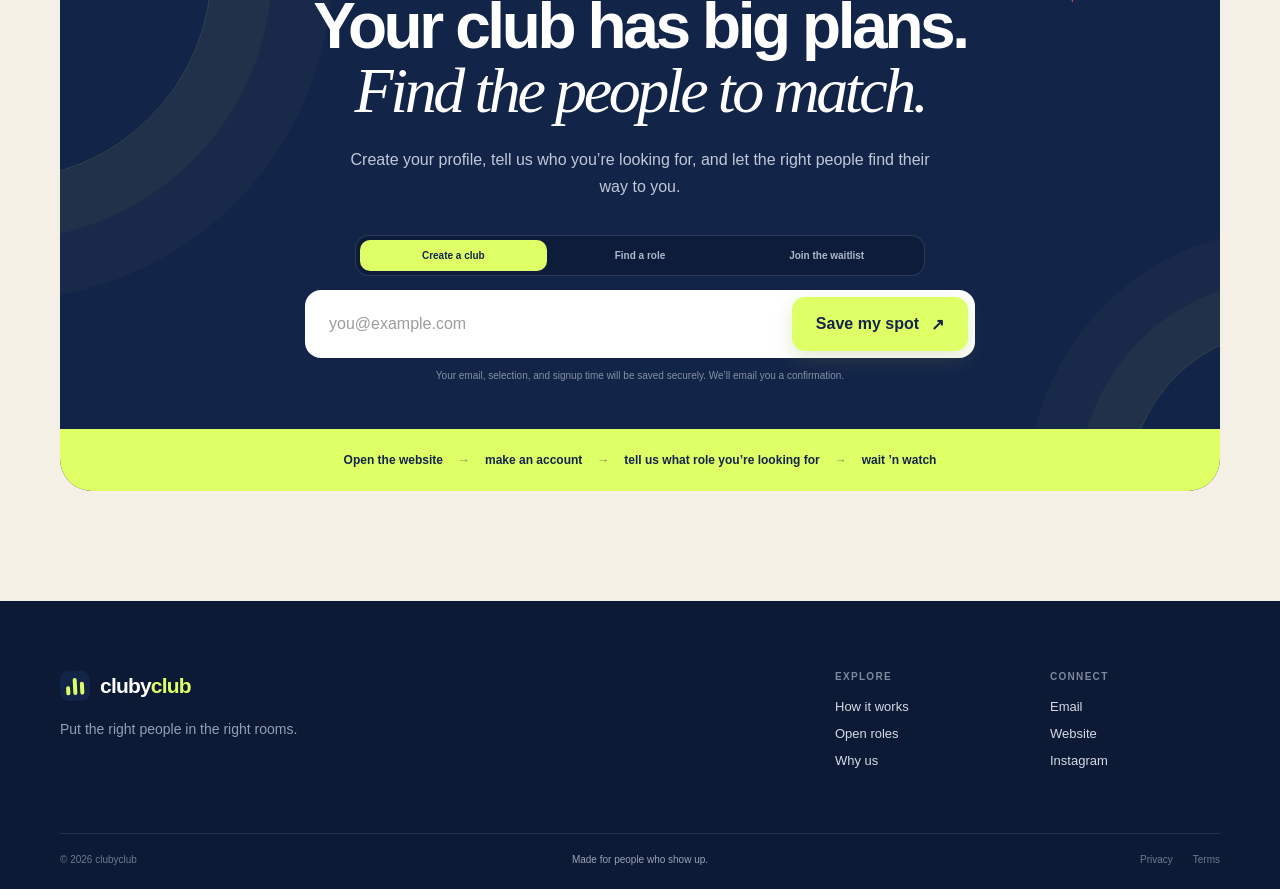
==== commit 36484598: "Add beta profiles and club role postings" ====
--- a/index.html
+++ b/index.html
@@ -37,8 +37,8 @@
       </nav>
 
       <div class="header-actions">
-        <a class="login-link" href="#join">Join the waitlist</a>
-        <a class="button button-small button-dark" href="#join">Get started <span>↗</span></a>
+        <a class="login-link" href="app.html">Sign in</a>
+        <a class="button button-small button-dark" href="app.html">Get started <span>↗</span></a>
       </div>
 
       <button class="menu-toggle" type="button" aria-label="Open menu" aria-expanded="false" data-menu-toggle>
@@ -64,7 +64,7 @@
           </p>
 
           <div class="hero-actions">
-            <a class="button button-primary" href="#join">Find your next officer <span>↗</span></a>
+            <a class="button button-primary" href="app.html">Find your next officer <span>↗</span></a>
             <a class="text-link" href="#roles">I’m looking for a role <span>→</span></a>
           </div>
 
@@ -347,7 +347,7 @@
             <p class="form-note" data-form-note>Your email, selection, and signup time will be saved securely. We’ll email you a confirmation.</p>
           </form>
 
-          <a class="journey-button" href="mailto:hello@clubyclub.com">
+          <a class="journey-button" href="app.html">
             <span>Open the website</span><i>→</i><span>make an account</span><i>→</i><span>tell us what role you’re looking for</span><i>→</i><span>wait ’n watch</span>
           </a>
         </div>
